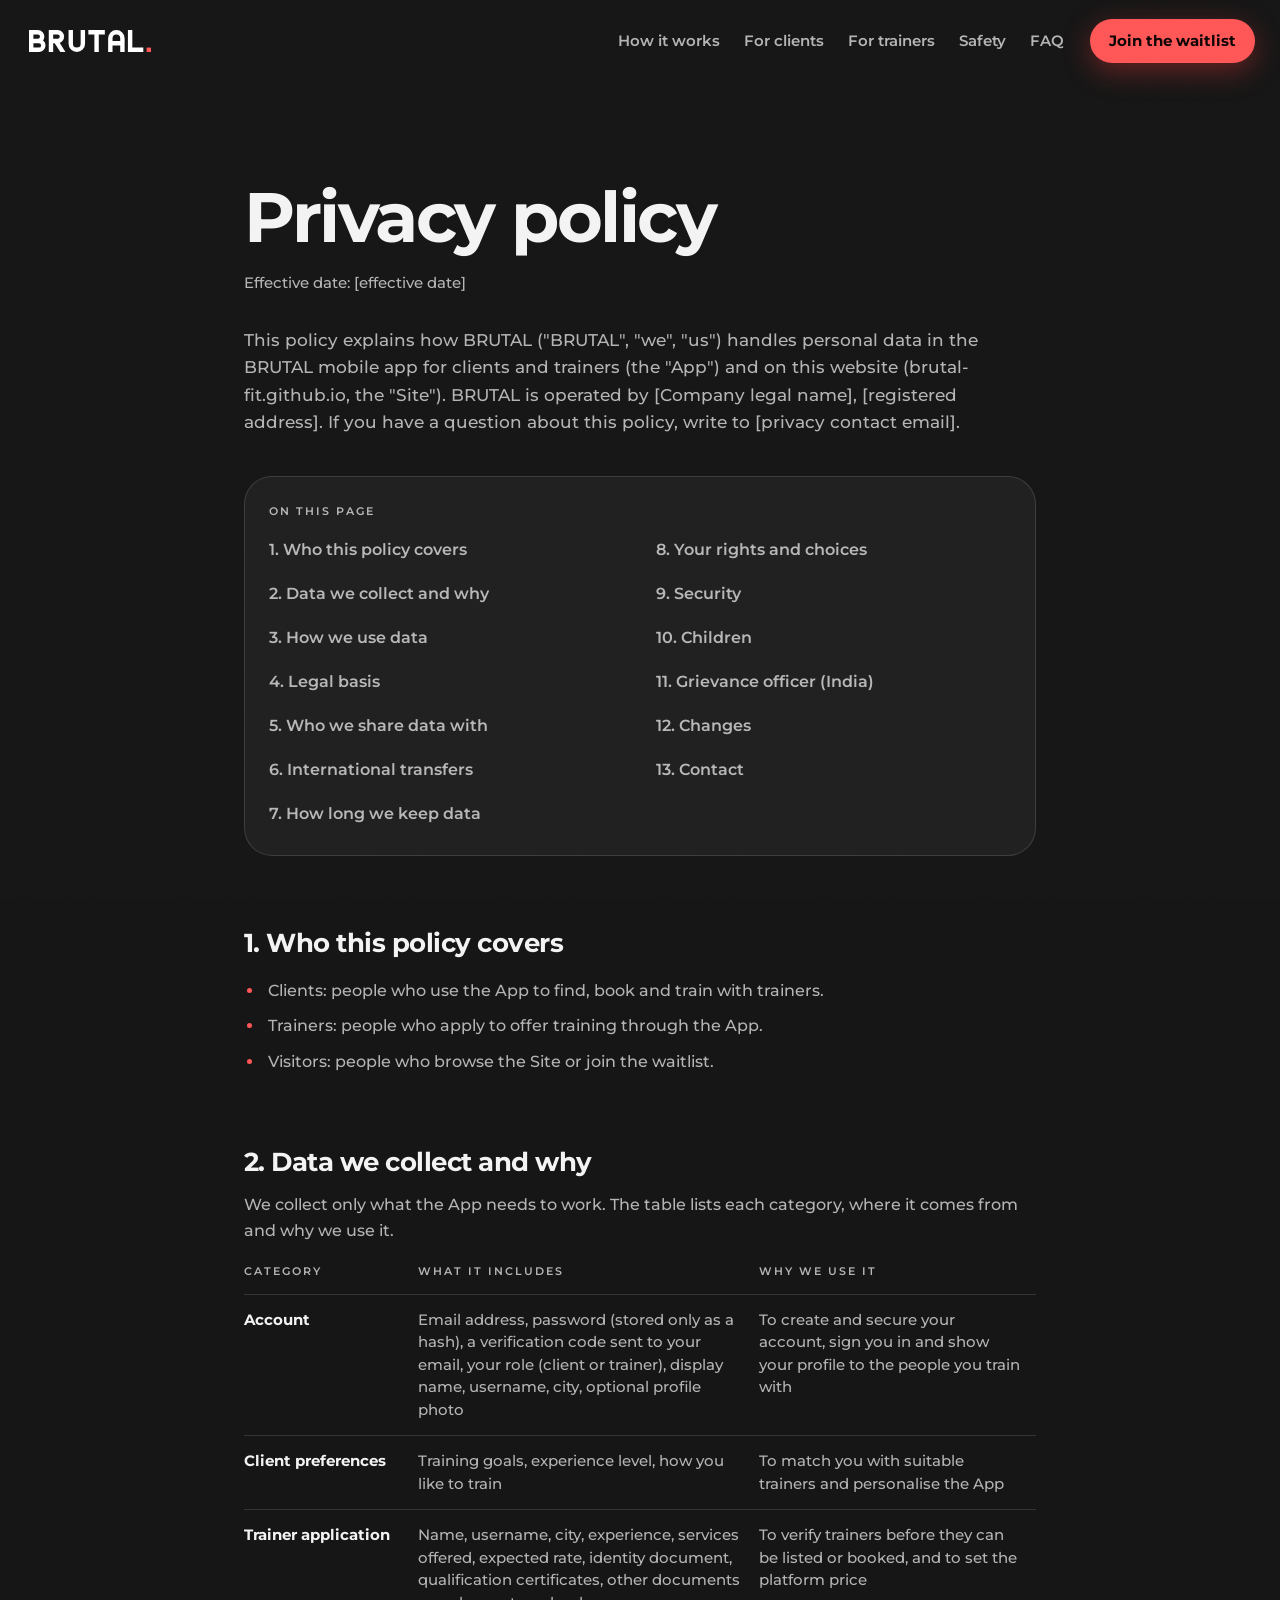
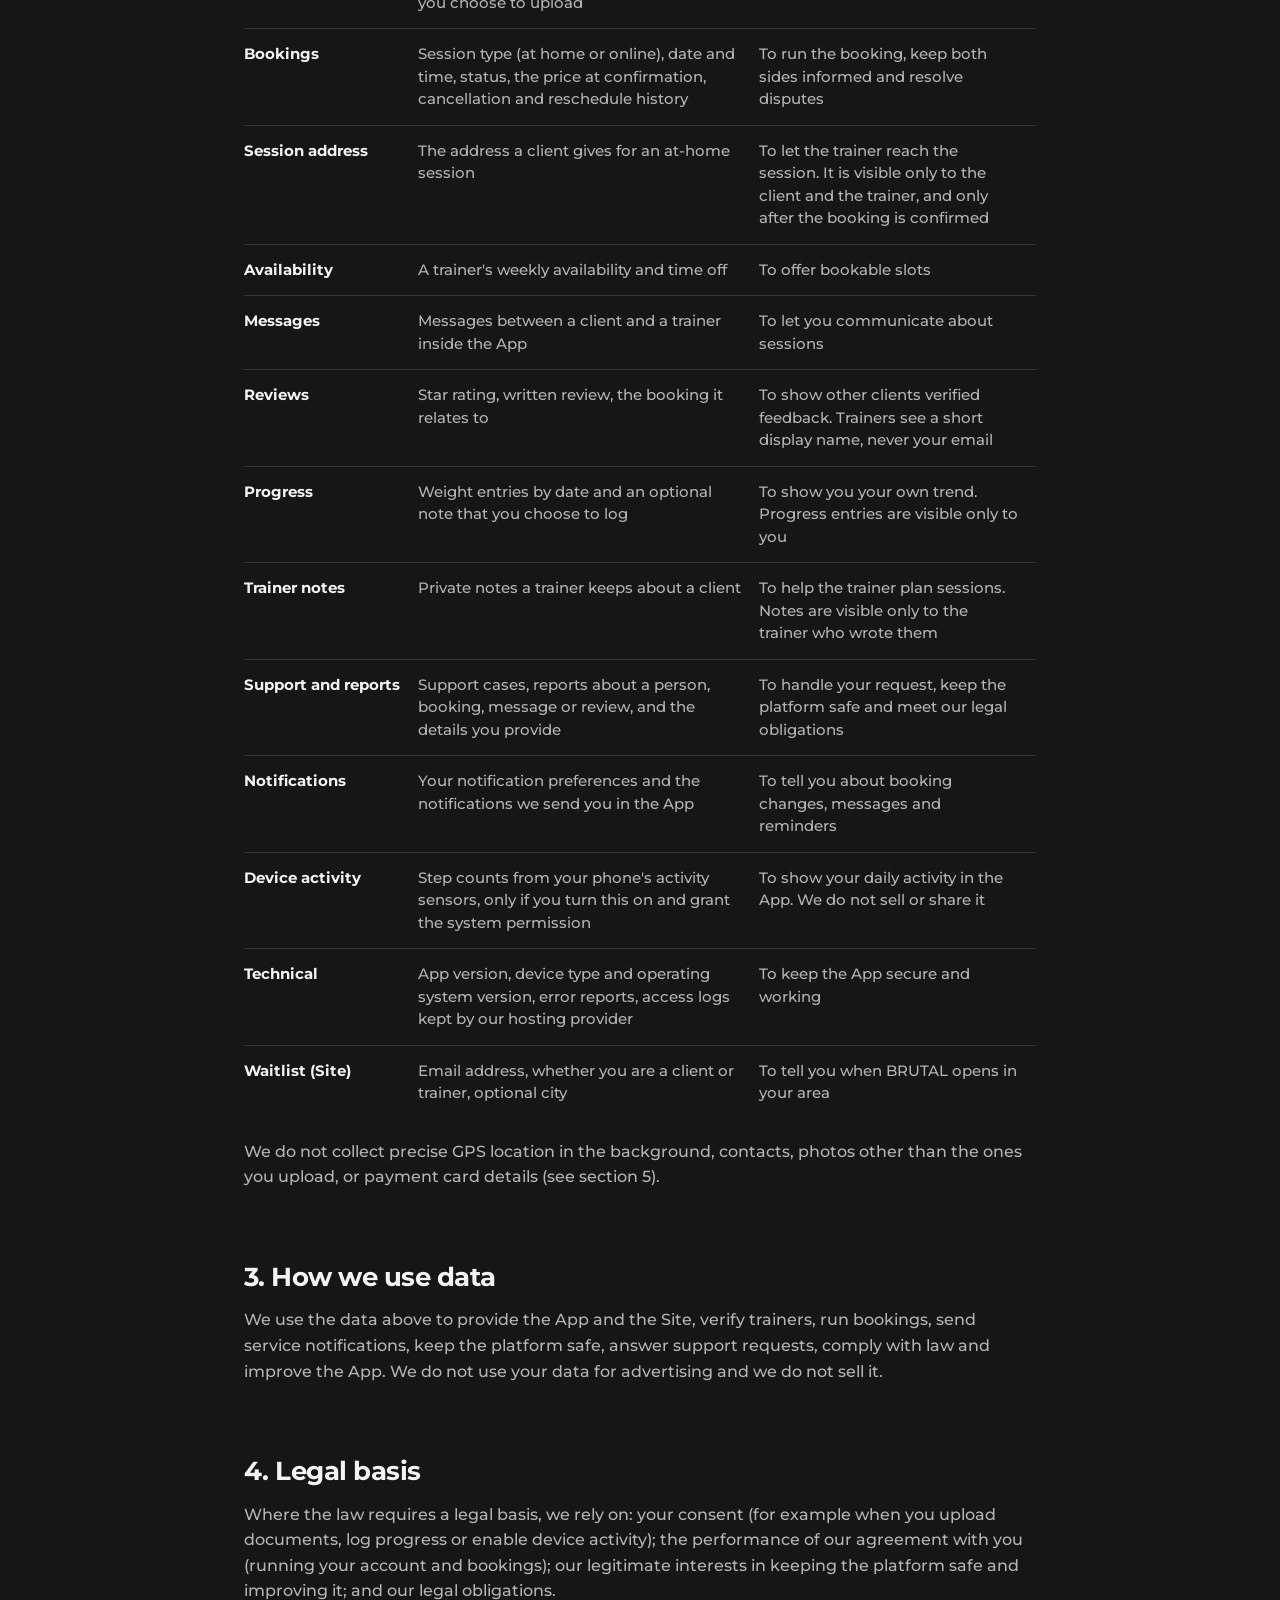
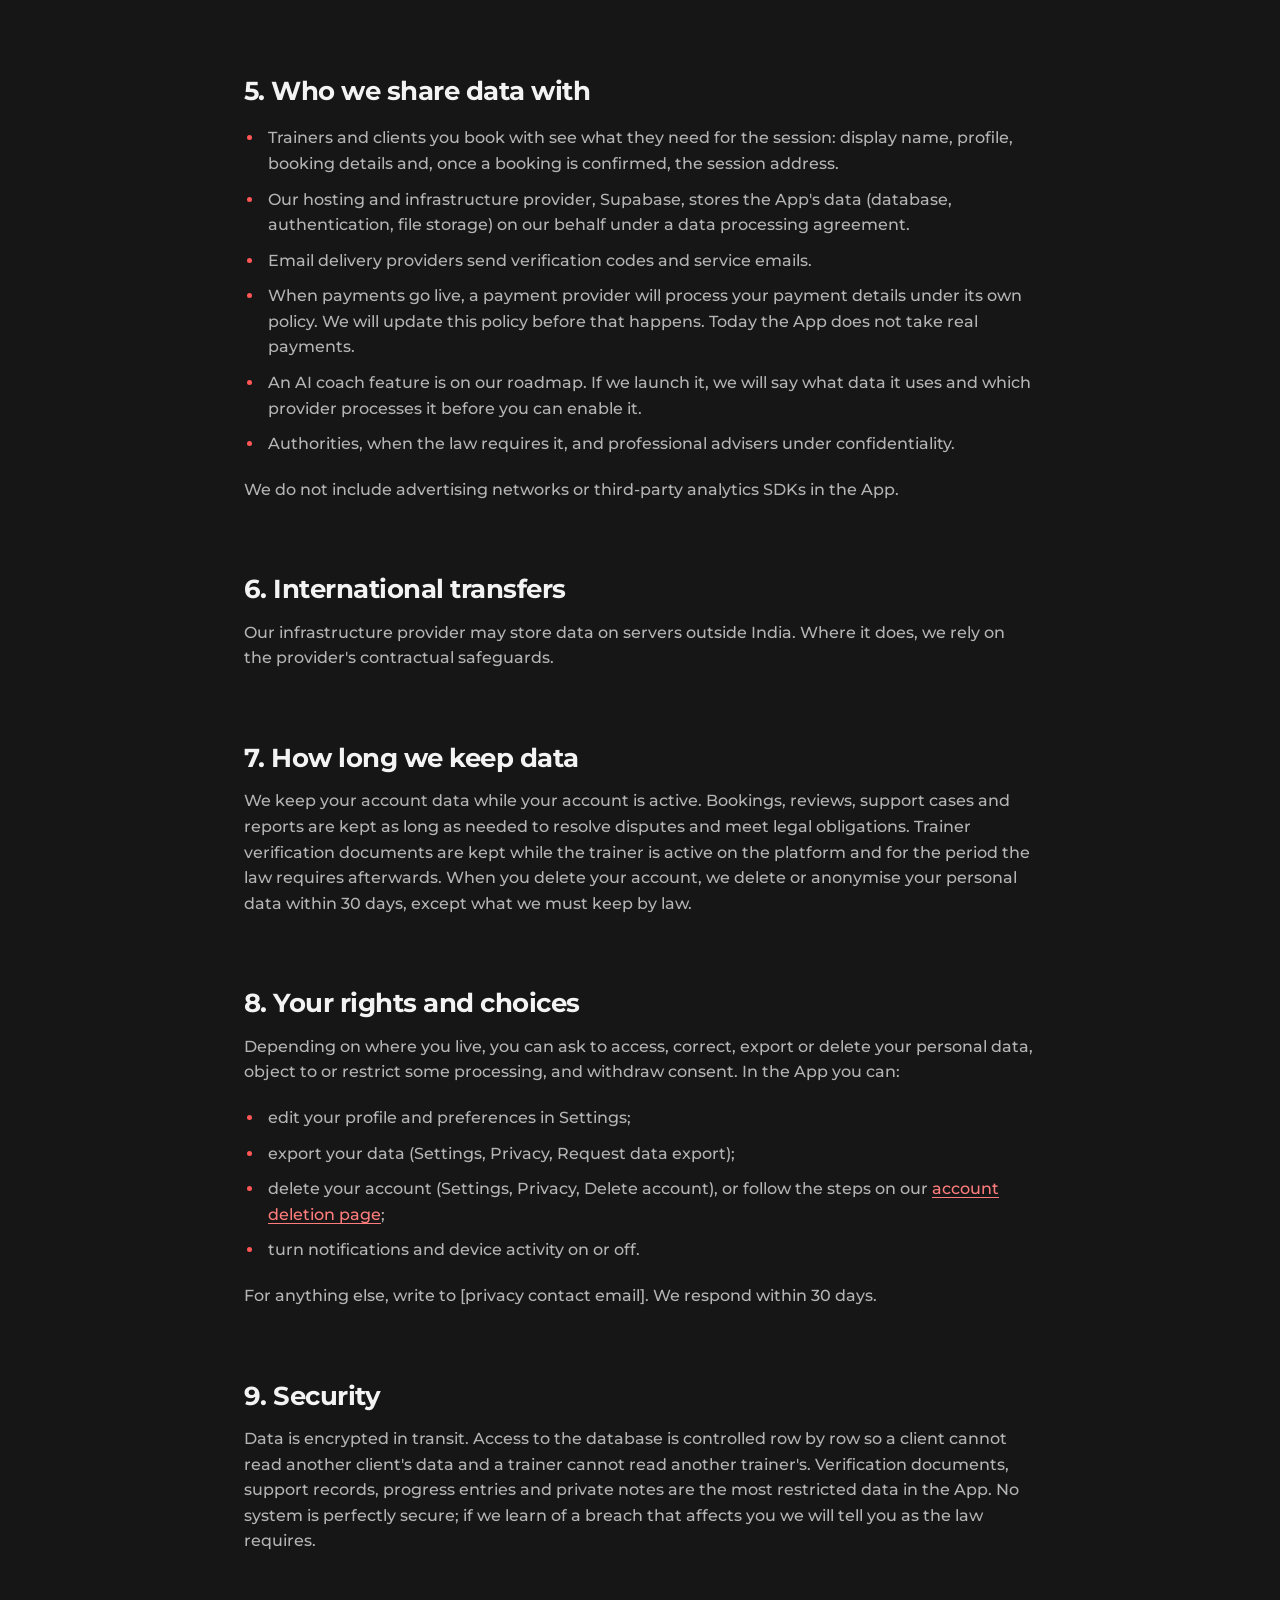
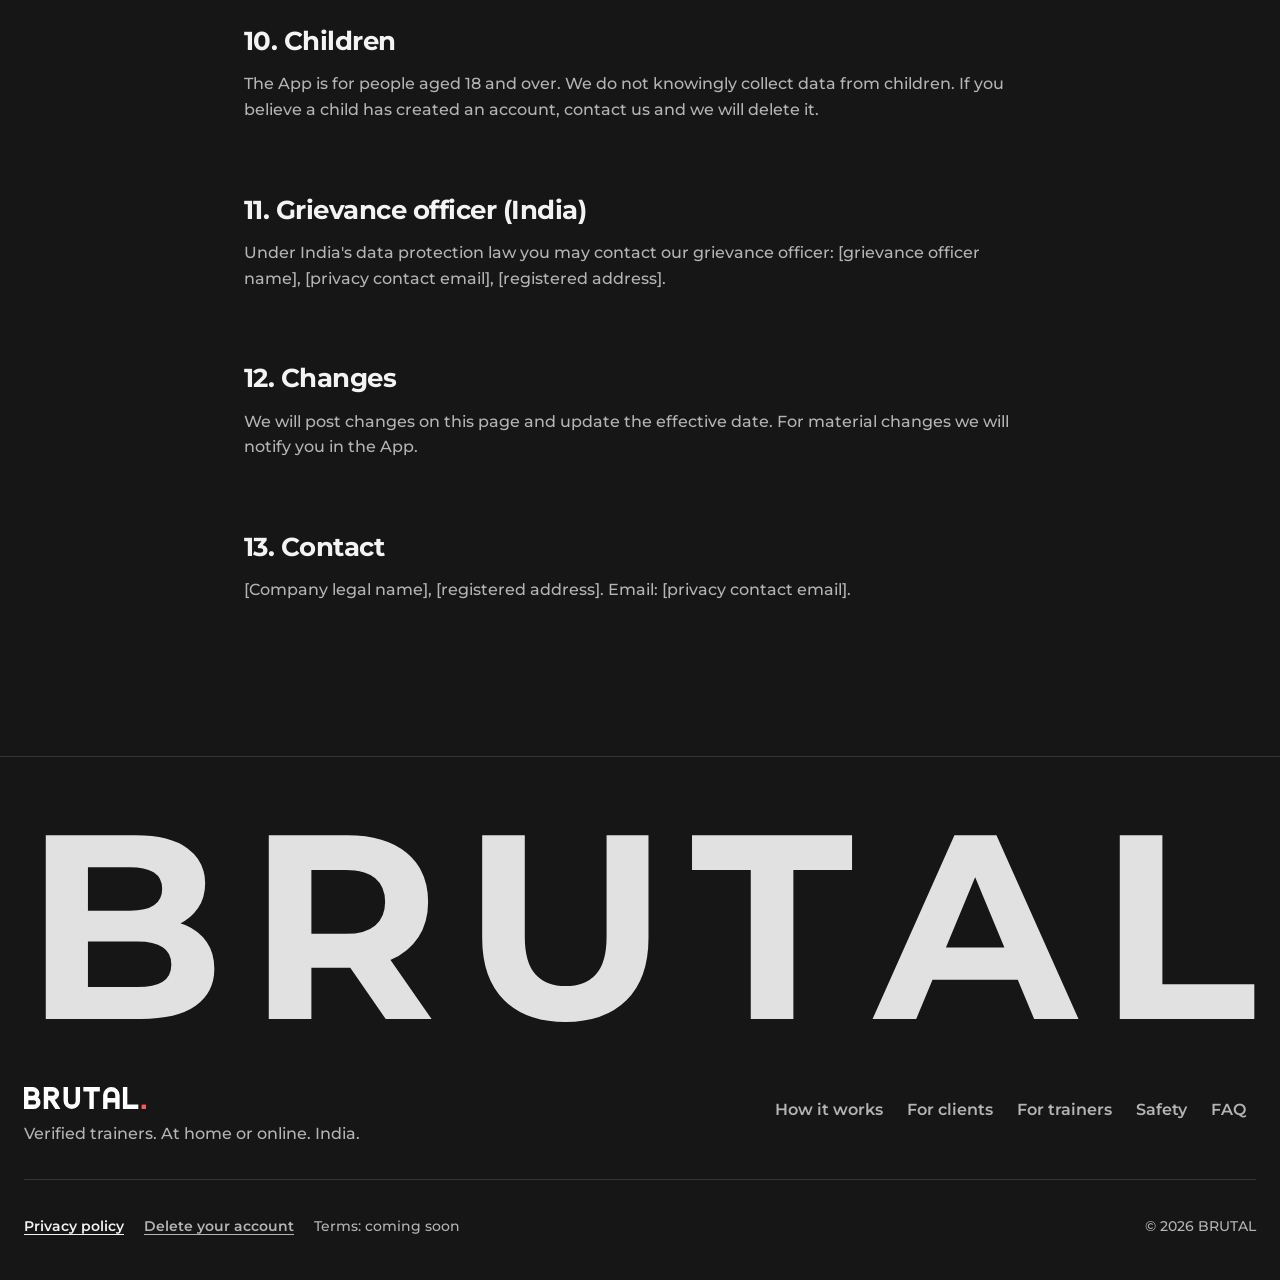
==== privacy/index.html @ 0c296736 "Redesign: one presentation and mechanic per chapter, physics and scroll scenes, native cursor, priva" ====
<!doctype html>
<html lang="en-IN">
<head>
<meta charset="utf-8">
<meta name="viewport" content="width=device-width, initial-scale=1">
<meta name="theme-color" content="#161616">
<meta name="color-scheme" content="dark">
<title>Privacy policy | BRUTAL</title>
<meta name="description" content="How the BRUTAL app and website collect, use, share and protect your personal data, and how to exercise your rights, including deleting your account.">
<link rel="canonical" href="https://brutal-fit.github.io/privacy/">
<meta property="og:type" content="article">
<meta property="og:site_name" content="BRUTAL">
<meta property="og:title" content="Privacy policy | BRUTAL">
<meta property="og:description" content="How the BRUTAL app and website collect, use, share and protect your personal data, and how to exercise your rights, including deleting your account.">
<meta property="og:url" content="https://brutal-fit.github.io/privacy/">
<meta property="og:image" content="https://brutal-fit.github.io/assets/img/og-image.png">
<meta property="og:image:width" content="1200">
<meta property="og:image:height" content="630">
<meta property="og:image:alt" content="BRUTAL wordmark on a dark background with a red glow: Train with verified trainers. At home or online.">
<meta property="og:locale" content="en_IN">
<meta name="twitter:card" content="summary_large_image">
<meta name="twitter:title" content="Privacy policy | BRUTAL">
<meta name="twitter:description" content="How the BRUTAL app and website collect, use, share and protect your personal data, and how to exercise your rights, including deleting your account.">
<meta name="twitter:image" content="https://brutal-fit.github.io/assets/img/og-image.png">
<meta name="twitter:image:alt" content="BRUTAL wordmark on a dark background with a red glow: Train with verified trainers. At home or online.">
<link rel="icon" type="image/svg+xml" href="/assets/img/mark.svg">
<link rel="apple-touch-icon" href="/assets/img/apple-touch-icon.png">
<link rel="manifest" href="/site.webmanifest">
<link rel="preconnect" href="https://fonts.googleapis.com">
<link rel="preconnect" href="https://fonts.gstatic.com" crossorigin>
<link rel="stylesheet" href="https://fonts.googleapis.com/css2?family=Instrument+Serif:ital@1&amp;family=Montserrat:wght@400;500;600;700&amp;display=swap">
<!-- Root-relative paths: this page lives one folder below the site root. -->
<link rel="stylesheet" href="/assets/css/styles.css">
<script src="/assets/js/main.js" defer></script>
<script src="/assets/js/motion.js" defer></script>
<script type="application/ld+json">
{
  "@context": "https://schema.org",
  "@type": "WebPage",
  "name": "Privacy policy | BRUTAL",
  "url": "https://brutal-fit.github.io/privacy/",
  "inLanguage": "en-IN",
  "dateModified": "2026-10-18",
  "isPartOf": {
    "@type": "WebSite",
    "name": "BRUTAL",
    "url": "https://brutal-fit.github.io/"
  }
}
</script>
</head>
<body>
<a class="skip-link" href="#main">Skip to content</a>

<header class="site-header">
  <nav class="nav" aria-label="Primary">
    <a class="nav-logo" href="/"><img src="/assets/img/logo.svg" alt="BRUTAL" width="122" height="22"></a>
    <button class="nav-toggle" type="button" aria-expanded="false" aria-controls="nav-panel" aria-label="Open menu">
      <svg class="i" viewBox="0 0 24 24" width="24" height="24" aria-hidden="true"><path class="i-open" d="M4 7h16M4 12h16M4 17h16"/><path class="i-close" d="M6 6l12 12M18 6L6 18"/></svg>
    </button>
    <div class="nav-panel" id="nav-panel">
      <ul class="nav-links">
        <li><a href="/#how-it-works">How it works</a></li>
        <li><a href="/#for-clients">For clients</a></li>
        <li><a href="/#for-trainers">For trainers</a></li>
        <li><a href="/#safety">Safety</a></li>
        <li><a href="/#faq">FAQ</a></li>
      </ul>
      <a class="btn btn-primary btn-sm" href="/#waitlist" data-magnetic><span class="btn-label">Join the waitlist</span></a>
    </div>
  </nav>
</header>

<main id="main">
  <article class="legal container">
    <h1>Privacy policy</h1>
    <p class="legal-meta">Effective date: [effective date]</p>
    <p class="legal-intro">This policy explains how BRUTAL ("BRUTAL", "we", "us") handles personal data in the BRUTAL mobile app for clients and trainers (the "App") and on this website (brutal-fit.github.io, the "Site"). BRUTAL is operated by [Company legal name], [registered address]. If you have a question about this policy, write to [privacy contact email].</p>

    <nav class="legal-toc" aria-labelledby="toc-title">
      <p class="label" id="toc-title">On this page</p>
      <ol>
        <li><a href="#who-this-covers">1. Who this policy covers</a></li>
        <li><a href="#data-we-collect">2. Data we collect and why</a></li>
        <li><a href="#how-we-use-data">3. How we use data</a></li>
        <li><a href="#legal-basis">4. Legal basis</a></li>
        <li><a href="#who-we-share-with">5. Who we share data with</a></li>
        <li><a href="#international-transfers">6. International transfers</a></li>
        <li><a href="#how-long-we-keep-data">7. How long we keep data</a></li>
        <li><a href="#your-rights">8. Your rights and choices</a></li>
        <li><a href="#security">9. Security</a></li>
        <li><a href="#children">10. Children</a></li>
        <li><a href="#grievance-officer">11. Grievance officer (India)</a></li>
        <li><a href="#changes">12. Changes</a></li>
        <li><a href="#contact">13. Contact</a></li>
      </ol>
    </nav>

    <section aria-labelledby="who-this-covers">
      <h2 id="who-this-covers">1. Who this policy covers</h2>
      <ul>
        <li>Clients: people who use the App to find, book and train with trainers.</li>
        <li>Trainers: people who apply to offer training through the App.</li>
        <li>Visitors: people who browse the Site or join the waitlist.</li>
      </ul>
    </section>

    <section aria-labelledby="data-we-collect">
      <h2 id="data-we-collect">2. Data we collect and why</h2>
      <p>We collect only what the App needs to work. The table lists each category, where it comes from and why we use it.</p>
      <table class="legal-table">
        <thead>
          <tr>
            <th scope="col">Category</th>
            <th scope="col">What it includes</th>
            <th scope="col">Why we use it</th>
          </tr>
        </thead>
        <tbody>
          <tr>
            <th scope="row">Account</th>
            <td data-label="What it includes">Email address, password (stored only as a hash), a verification code sent to your email, your role (client or trainer), display name, username, city, optional profile photo</td>
            <td data-label="Why we use it">To create and secure your account, sign you in and show your profile to the people you train with</td>
          </tr>
          <tr>
            <th scope="row">Client preferences</th>
            <td data-label="What it includes">Training goals, experience level, how you like to train</td>
            <td data-label="Why we use it">To match you with suitable trainers and personalise the App</td>
          </tr>
          <tr>
            <th scope="row">Trainer application</th>
            <td data-label="What it includes">Name, username, city, experience, services offered, expected rate, identity document, qualification certificates, other documents you choose to upload</td>
            <td data-label="Why we use it">To verify trainers before they can be listed or booked, and to set the platform price</td>
          </tr>
          <tr>
            <th scope="row">Bookings</th>
            <td data-label="What it includes">Session type (at home or online), date and time, status, the price at confirmation, cancellation and reschedule history</td>
            <td data-label="Why we use it">To run the booking, keep both sides informed and resolve disputes</td>
          </tr>
          <tr>
            <th scope="row">Session address</th>
            <td data-label="What it includes">The address a client gives for an at-home session</td>
            <td data-label="Why we use it">To let the trainer reach the session. It is visible only to the client and the trainer, and only after the booking is confirmed</td>
          </tr>
          <tr>
            <th scope="row">Availability</th>
            <td data-label="What it includes">A trainer's weekly availability and time off</td>
            <td data-label="Why we use it">To offer bookable slots</td>
          </tr>
          <tr>
            <th scope="row">Messages</th>
            <td data-label="What it includes">Messages between a client and a trainer inside the App</td>
            <td data-label="Why we use it">To let you communicate about sessions</td>
          </tr>
          <tr>
            <th scope="row">Reviews</th>
            <td data-label="What it includes">Star rating, written review, the booking it relates to</td>
            <td data-label="Why we use it">To show other clients verified feedback. Trainers see a short display name, never your email</td>
          </tr>
          <tr>
            <th scope="row">Progress</th>
            <td data-label="What it includes">Weight entries by date and an optional note that you choose to log</td>
            <td data-label="Why we use it">To show you your own trend. Progress entries are visible only to you</td>
          </tr>
          <tr>
            <th scope="row">Trainer notes</th>
            <td data-label="What it includes">Private notes a trainer keeps about a client</td>
            <td data-label="Why we use it">To help the trainer plan sessions. Notes are visible only to the trainer who wrote them</td>
          </tr>
          <tr>
            <th scope="row">Support and reports</th>
            <td data-label="What it includes">Support cases, reports about a person, booking, message or review, and the details you provide</td>
            <td data-label="Why we use it">To handle your request, keep the platform safe and meet our legal obligations</td>
          </tr>
          <tr>
            <th scope="row">Notifications</th>
            <td data-label="What it includes">Your notification preferences and the notifications we send you in the App</td>
            <td data-label="Why we use it">To tell you about booking changes, messages and reminders</td>
          </tr>
          <tr>
            <th scope="row">Device activity</th>
            <td data-label="What it includes">Step counts from your phone's activity sensors, only if you turn this on and grant the system permission</td>
            <td data-label="Why we use it">To show your daily activity in the App. We do not sell or share it</td>
          </tr>
          <tr>
            <th scope="row">Technical</th>
            <td data-label="What it includes">App version, device type and operating system version, error reports, access logs kept by our hosting provider</td>
            <td data-label="Why we use it">To keep the App secure and working</td>
          </tr>
          <tr>
            <th scope="row">Waitlist (Site)</th>
            <td data-label="What it includes">Email address, whether you are a client or trainer, optional city</td>
            <td data-label="Why we use it">To tell you when BRUTAL opens in your area</td>
          </tr>
        </tbody>
      </table>
      <p>We do not collect precise GPS location in the background, contacts, photos other than the ones you upload, or payment card details (see section 5).</p>
    </section>

    <section aria-labelledby="how-we-use-data">
      <h2 id="how-we-use-data">3. How we use data</h2>
      <p>We use the data above to provide the App and the Site, verify trainers, run bookings, send service notifications, keep the platform safe, answer support requests, comply with law and improve the App. We do not use your data for advertising and we do not sell it.</p>
    </section>

    <section aria-labelledby="legal-basis">
      <h2 id="legal-basis">4. Legal basis</h2>
      <p>Where the law requires a legal basis, we rely on: your consent (for example when you upload documents, log progress or enable device activity); the performance of our agreement with you (running your account and bookings); our legitimate interests in keeping the platform safe and improving it; and our legal obligations.</p>
    </section>

    <section aria-labelledby="who-we-share-with">
      <h2 id="who-we-share-with">5. Who we share data with</h2>
      <ul>
        <li>Trainers and clients you book with see what they need for the session: display name, profile, booking details and, once a booking is confirmed, the session address.</li>
        <li>Our hosting and infrastructure provider, Supabase, stores the App's data (database, authentication, file storage) on our behalf under a data processing agreement.</li>
        <li>Email delivery providers send verification codes and service emails.</li>
        <li>When payments go live, a payment provider will process your payment details under its own policy. We will update this policy before that happens. Today the App does not take real payments.</li>
        <li>An AI coach feature is on our roadmap. If we launch it, we will say what data it uses and which provider processes it before you can enable it.</li>
        <li>Authorities, when the law requires it, and professional advisers under confidentiality.</li>
      </ul>
      <p>We do not include advertising networks or third-party analytics SDKs in the App.</p>
    </section>

    <section aria-labelledby="international-transfers">
      <h2 id="international-transfers">6. International transfers</h2>
      <p>Our infrastructure provider may store data on servers outside India. Where it does, we rely on the provider's contractual safeguards.</p>
    </section>

    <section aria-labelledby="how-long-we-keep-data">
      <h2 id="how-long-we-keep-data">7. How long we keep data</h2>
      <p>We keep your account data while your account is active. Bookings, reviews, support cases and reports are kept as long as needed to resolve disputes and meet legal obligations. Trainer verification documents are kept while the trainer is active on the platform and for the period the law requires afterwards. When you delete your account, we delete or anonymise your personal data within 30 days, except what we must keep by law.</p>
    </section>

    <section aria-labelledby="your-rights">
      <h2 id="your-rights">8. Your rights and choices</h2>
      <p>Depending on where you live, you can ask to access, correct, export or delete your personal data, object to or restrict some processing, and withdraw consent. In the App you can:</p>
      <ul>
        <li>edit your profile and preferences in Settings;</li>
        <li>export your data (Settings, Privacy, Request data export);</li>
        <li>delete your account (Settings, Privacy, Delete account), or follow the steps on our <a href="/delete-account/">account deletion page</a>;</li>
        <li>turn notifications and device activity on or off.</li>
      </ul>
      <p>For anything else, write to [privacy contact email]. We respond within 30 days.</p>
    </section>

    <section aria-labelledby="security">
      <h2 id="security">9. Security</h2>
      <p>Data is encrypted in transit. Access to the database is controlled row by row so a client cannot read another client's data and a trainer cannot read another trainer's. Verification documents, support records, progress entries and private notes are the most restricted data in the App. No system is perfectly secure; if we learn of a breach that affects you we will tell you as the law requires.</p>
    </section>

    <section aria-labelledby="children">
      <h2 id="children">10. Children</h2>
      <p>The App is for people aged 18 and over. We do not knowingly collect data from children. If you believe a child has created an account, contact us and we will delete it.</p>
    </section>

    <section aria-labelledby="grievance-officer">
      <h2 id="grievance-officer">11. Grievance officer (India)</h2>
      <p>Under India's data protection law you may contact our grievance officer: [grievance officer name], [privacy contact email], [registered address].</p>
    </section>

    <section aria-labelledby="changes">
      <h2 id="changes">12. Changes</h2>
      <p>We will post changes on this page and update the effective date. For material changes we will notify you in the App.</p>
    </section>

    <section aria-labelledby="contact">
      <h2 id="contact">13. Contact</h2>
      <p>[Company legal name], [registered address]. Email: [privacy contact email].</p>
    </section>
  </article>
</main>

<footer class="site-footer">
  <div class="container">
    <p class="wordmark" aria-hidden="true"><span class="fl">B</span><span class="fl">R</span><span class="fl">U</span><span class="fl">T</span><span class="fl">A</span><span class="fl">L</span></p>
    <div class="footer-grid">
      <div class="footer-brand">
        <img src="/assets/img/logo.svg" alt="BRUTAL" width="122" height="22" loading="lazy">
        <p>Verified trainers. At home or online. India.</p>
      </div>
      <nav aria-label="Footer">
        <ul class="footer-links">
          <li><a href="/#how-it-works">How it works</a></li>
          <li><a href="/#for-clients">For clients</a></li>
          <li><a href="/#for-trainers">For trainers</a></li>
          <li><a href="/#safety">Safety</a></li>
          <li><a href="/#faq">FAQ</a></li>
        </ul>
      </nav>
    </div>
    <div class="footer-base">
      <ul class="footer-legal">
        <li><a href="/privacy/" aria-current="page">Privacy policy</a></li>
        <li><a href="/delete-account/">Delete your account</a></li>
        <li>Terms: coming soon</li>
      </ul>
      <p>&copy; 2026 BRUTAL</p>
    </div>
  </div>
</footer>
</body>
</html>
---- assets/css/styles.css ----
/* BRUTAL website. Tokens mirror the app's BrutalColors; rules below use tokens only. */
:root {
  --bg: #161616;
  --surface: #242424;
  --surface-2: #2D2D2D;
  --surface-3: #3F3F3F;
  --glow: #7A1212;
  --accent: #FF5656;
  --accent-strong: #FF3939;
  --accent-deep: #923131;
  --accent-grad-start: #FF4545;
  --accent-surface: #6E0A0A;
  --text: rgba(255, 255, 255, .95);
  --text-2: rgba(255, 255, 255, .68);
  --text-3: rgba(255, 255, 255, .45);
  --link: #FF7C7C;
  --border: rgba(255, 255, 255, .13);
  --border-strong: rgba(255, 255, 255, .66);
  --nav-pill: rgba(217, 217, 217, .20);
  --on-light: rgba(0, 0, 0, .95);
  --neutral-light: #D9D9D9;
  --radius-sm: 12px;
  --radius-md: 20px;
  --radius-lg: 28px;
  --radius-pill: 999px;
  --font: 'Montserrat', system-ui, -apple-system, 'Segoe UI', Roboto, sans-serif;
  --serif: 'Instrument Serif', Georgia, 'Times New Roman', serif;

  /* Type scale */
  --fs-display: clamp(3.4rem, 9vw, 8.5rem);
  --fs-h2: clamp(2.4rem, 5.5vw, 5rem);
  --fs-h3: clamp(1.25rem, 2vw, 1.75rem);
  --fs-label: 11px;

  /* Layout */
  --container: 1280px;
  --gutter: 16px;
  --header-h: 72px;
  --chapter-pad: clamp(96px, 12vw, 168px);
  --glass: color-mix(in srgb, var(--surface) 72%, transparent);

  /* Motion: slow, eased, never bouncy. */
  --ease-out: cubic-bezier(.2, .7, .2, 1);
  --ease-inout: cubic-bezier(.76, 0, .24, 1);
  --dur-fast: .3s;
  --dur-med: .6s;
  --dur-slow: .9s;
}

*, *::before, *::after { box-sizing: border-box; }

html {
  -webkit-text-size-adjust: 100%;
  text-size-adjust: 100%;
  background: var(--bg);
}

body {
  margin: 0;
  min-height: 100vh;
  background:
    radial-gradient(1200px 600px at 85% -10%, color-mix(in srgb, var(--glow) 45%, transparent), transparent 70%),
    var(--bg);
  color: var(--text);
  font-family: var(--font);
  font-size: 16px;
  font-weight: 500;
  line-height: 1.6;
  overflow-x: hidden;
}

body.nav-open { overflow: hidden; }
main, .site-footer { position: relative; }

img, svg { display: block; max-width: 100%; }
h1, h2, h3, p, ul, ol, figure { margin: 0; }
ul, ol { padding: 0; list-style: none; }
a { color: var(--link); text-underline-offset: 3px; }
button, input, select { font: inherit; color: inherit; }

/* Typography */
h1, h2, h3 { font-weight: 700; color: var(--text); }
h1, h2 { letter-spacing: -0.035em; line-height: .95; }
h1, .display { font-size: var(--fs-display); }
h2 { font-size: var(--fs-h2); }
h3 { font-size: var(--fs-h3); line-height: 1.15; letter-spacing: -0.02em; }

/* Accent words only, never body copy. */
.serif {
  font-family: var(--serif);
  font-style: italic;
  font-weight: 400;
  font-size: 1.08em;
  letter-spacing: -0.01em;
  color: var(--accent);
}

.label {
  display: inline-flex;
  align-items: center;
  gap: 10px;
  color: var(--text-3);
  font-size: var(--fs-label);
  font-weight: 600;
  letter-spacing: .18em;
  line-height: 1.4;
  text-transform: uppercase;
}

.numeral {
  color: transparent;
  -webkit-text-stroke: 1px var(--border-strong);
  font-weight: 700;
  font-variant-numeric: tabular-nums;
  letter-spacing: -0.04em;
  line-height: .8;
  pointer-events: none;
  -webkit-user-select: none;
  user-select: none;
}
.numeral-sm { display: block; font-size: clamp(3.5rem, 6vw, 5.5rem); }

.lead { color: var(--text-2); font-size: 1.125rem; line-height: 1.6; }
/* Element-qualified: a bare .intro would also match a state class on <html>. */
p.intro { margin-top: 24px; max-width: 34em; color: var(--text-2); font-size: 1.0625rem; }

.hairline {
  height: 1px;
  background: linear-gradient(90deg, transparent, var(--border), transparent);
}

:focus-visible { outline: 2px solid var(--accent); outline-offset: 3px; border-radius: 4px; }

.i {
  width: 24px;
  height: 24px;
  fill: none;
  stroke: currentColor;
  stroke-width: 1.75;
  stroke-linecap: round;
  stroke-linejoin: round;
  flex: none;
}

.container {
  width: 100%;
  max-width: calc(var(--container) + 2 * var(--gutter));
  margin: 0 auto;
  padding: 0 var(--gutter);
}

.skip-link {
  position: absolute;
  left: var(--gutter);
  top: -100px;
  z-index: 100;
  padding: 12px 16px;
  background: var(--accent);
  color: var(--on-light);
  font-weight: 700;
  border-radius: var(--radius-sm);
  text-decoration: none;
}
.skip-link:focus { top: 12px; }

/* Buttons */
.btn {
  display: inline-flex;
  align-items: center;
  justify-content: center;
  gap: 8px;
  min-height: 48px;
  padding: 12px 26px;
  border: 1px solid transparent;
  border-radius: var(--radius-pill);
  font-weight: 700;
  font-size: 1rem;
  line-height: 1.2;
  text-decoration: none;
  cursor: pointer;
  transition: background-color .2s ease, border-color .2s ease, box-shadow .2s ease, transform .2s ease;
}
/* Near-black label on the accent keeps text contrast above 4.5:1. */
.btn-primary {
  background: var(--accent);
  color: var(--on-light);
  box-shadow: 0 8px 28px color-mix(in srgb, var(--accent-strong) 35%, transparent);
}
.btn-primary:hover { background: var(--accent-strong); transform: translateY(-1px); }
.btn-secondary {
  background: transparent;
  color: var(--text);
  border-color: var(--border-strong);
}
.btn-secondary:hover { background: var(--nav-pill); }
.btn-sm { min-height: 44px; padding: 10px 18px; font-size: .9375rem; }

/* Header: transparent over the hero, a frosted pill once scrolled. */
/* Sticky only with JS: the no-JS wrapped nav is too tall to pin on phones. */
.site-header {
  position: relative;
  top: 0;
  z-index: 50;
  padding: 8px 0;
  transition: background-color .25s ease;
}
.js .site-header { position: sticky; }

.nav {
  position: relative;
  display: flex;
  flex-wrap: wrap;
  align-items: center;
  justify-content: space-between;
  gap: 8px 16px;
  max-width: calc(var(--container) + 2 * var(--gutter));
  margin: 0 auto;
  padding: 6px var(--gutter);
  border: 1px solid transparent;
  border-radius: var(--radius-pill);
  transition: background-color .25s ease, border-color .25s ease, padding .25s ease;
}

.nav-logo {
  display: inline-flex;
  align-items: center;
  min-height: 44px;
  padding: 0 4px;
}

.nav-toggle {
  display: none;
  align-items: center;
  justify-content: center;
  width: 44px;
  height: 44px;
  padding: 0;
  background: var(--nav-pill);
  border: 1px solid var(--border);
  border-radius: var(--radius-pill);
  cursor: pointer;
}
.nav-toggle .i-close { display: none; }
.nav-toggle[aria-expanded="true"] .i-open { display: none; }
.nav-toggle[aria-expanded="true"] .i-close { display: inline; }

/* Without JS the panel is a plain wrapped row, so every link stays reachable. */
.nav-panel {
  display: flex;
  flex-wrap: wrap;
  align-items: center;
  gap: 4px 12px;
  width: 100%;
}

.nav-links {
  display: flex;
  flex-wrap: wrap;
  gap: 0 4px;
}
.nav-links a {
  display: inline-flex;
  align-items: center;
  min-height: 44px;
  padding: 0 10px;
  color: var(--text-2);
  font-weight: 600;
  font-size: .9375rem;
  text-decoration: none;
  border-radius: var(--radius-pill);
  transition: color .2s ease, background-color .2s ease;
}
.nav-links a:hover { color: var(--text); background: var(--nav-pill); }

@media (max-width: 879.98px) {
  .js .nav-toggle { display: inline-flex; }
  .js .nav-panel {
    display: none;
    position: absolute;
    top: calc(100% + 8px);
    left: var(--gutter);
    right: var(--gutter);
    width: auto;
    flex-direction: column;
    align-items: stretch;
    gap: 12px;
    padding: 12px;
    background: color-mix(in srgb, var(--surface) 94%, transparent);
    -webkit-backdrop-filter: blur(16px);
    backdrop-filter: blur(16px);
    border: 1px solid var(--border);
    border-radius: var(--radius-md);
    box-shadow: 0 24px 48px color-mix(in srgb, var(--bg) 70%, transparent);
  }
  .js .site-header.is-open .nav-panel { display: flex; }
  .js .nav-links { flex-direction: column; gap: 2px; }
  .js .nav-links a { display: flex; min-height: 48px; padding: 0 12px; font-size: 1rem; color: var(--text); border-radius: var(--radius-sm); }
  .site-header.is-scrolled,
  .site-header.is-open {
    background: color-mix(in srgb, var(--bg) 72%, transparent);
    -webkit-backdrop-filter: blur(16px);
    backdrop-filter: blur(16px);
  }
}

@media (min-width: 880px) {
  :root { --header-h: 80px; }
  .site-header { padding: 12px 0; }
  .nav { flex-wrap: nowrap; }
  .nav-panel { width: auto; flex-wrap: nowrap; gap: 16px; }
  .nav-links { flex-wrap: nowrap; }
  /* Scrolled state echoes the app's frosted pill nav. */
  .site-header.is-scrolled .nav {
    max-width: var(--container);
    padding: 6px 8px 6px 20px;
    background: var(--nav-pill);
    border-color: var(--border);
    -webkit-backdrop-filter: blur(16px);
    backdrop-filter: blur(16px);
  }
}

/* Chapters share the theme; each one below owns its layout. */
.chapter { position: relative; padding: var(--chapter-pad) 0; }
.journey-chapter::before,
.safety-chapter::before,
.faq-chapter::before {
  content: "";
  position: absolute;
  top: 0;
  left: 50%;
  width: calc(min(var(--container), 100%) - 2 * var(--gutter));
  height: 1px;
  translate: -50% 0;
  pointer-events: none;
  background: linear-gradient(90deg, transparent, var(--border), transparent);
}
[id] { scroll-margin-top: calc(var(--header-h) + 16px); }

.chapter-head { position: relative; isolation: isolate; max-width: 860px; }
.chapter-head .label { margin-bottom: 24px; }
.chapter-head .label::before {
  content: "";
  width: 28px;
  height: 1px;
  background: var(--accent);
}
.chapter-num {
  position: absolute;
  top: -.66em;
  right: 0;
  z-index: -1;
  font-size: clamp(9rem, 16vw, 14rem);
}
.chapter-head-center { margin-inline: auto; text-align: center; }
.chapter-head-center .chapter-num { top: -.82em; right: auto; left: 50%; translate: -50% 0; }
.chapter-head-center p.intro { margin-inline: auto; }

/* Faint 64px grid, faded at the edges. */
.grid-bg { isolation: isolate; }
.grid-bg::before {
  content: "";
  position: absolute;
  inset: 0;
  z-index: -1;
  pointer-events: none;
  background-image:
    linear-gradient(90deg, color-mix(in srgb, var(--text) 3%, transparent) 1px, transparent 1px),
    linear-gradient(color-mix(in srgb, var(--text) 3%, transparent) 1px, transparent 1px);
  background-size: 64px 64px;
  background-position: center top;
  -webkit-mask-image: radial-gradient(ellipse 75% 70% at 50% 50%, var(--bg) 35%, transparent 100%);
  mask-image: radial-gradient(ellipse 75% 70% at 50% 50%, var(--bg) 35%, transparent 100%);
}

/* Curtain: never shown by this stylesheet; the motion layer opts in. */
.curtain { display: none; position: fixed; inset: 0; z-index: 200; pointer-events: none; }
.curtain-panel { position: absolute; left: 0; right: 0; height: 50.5%; background: var(--bg); }
.curtain-top { top: 0; }
.curtain-bottom { bottom: 0; }
.curtain-mark {
  position: absolute;
  top: 50%;
  left: 50%;
  translate: -50% -50%;
  color: var(--text);
  font-size: clamp(2rem, 6vw, 4rem);
  font-weight: 700;
  letter-spacing: .3em;
}

/* 1. Hero: poster type over the atmosphere */
.hero {
  position: relative;
  display: flex;
  flex-direction: column;
  min-height: min(100vh, 980px);
  min-height: min(100svh, 980px);
  padding: 32px 0 32px;
  overflow: hidden;
}
/* The hero slides under the transparent header; without JS on phones the wrapped nav is too tall. */
.js .hero { margin-top: calc(-1 * var(--header-h)); padding-top: calc(var(--header-h) + 32px); }
.hero-shader {
  position: absolute;
  inset: 0;
  display: block;
  width: 100%;
  height: 100%;
  pointer-events: none;
  contain: paint;
  opacity: 0;
  transition: opacity 1.2s var(--ease-out);
}
.has-shader .hero-shader { opacity: 1; }
.has-shader .glow-wide { opacity: .32; }
.has-shader .glow-core { opacity: .12; }

.hero-grid {
  position: relative;
  display: grid;
  gap: 40px;
  align-items: center;
  flex: 1;
}
/* Copy sits above the visual's glow and ring, which overflow into its column. */
.hero-copy { position: relative; z-index: 2; }
.hero-label { color: var(--text-2); }
.dot {
  width: 8px;
  height: 8px;
  background: var(--accent);
  border-radius: 50%;
  box-shadow: 0 0 12px var(--accent);
}
.hero h1 { margin-top: 28px; }
.hl { display: block; }
.hero .lead { margin-top: 32px; max-width: 30em; }
.hero-actions {
  display: flex;
  flex-wrap: wrap;
  gap: 12px;
  margin-top: 32px;
}
.hero-note { margin-top: 16px; color: var(--text-2); font-size: .875rem; }

.hero-visual {
  --phone-w: 280px;
  position: relative;
  z-index: 1;
  display: flex;
  justify-content: center;
  padding: 24px 0;
}

.glow { position: absolute; pointer-events: none; border-radius: 50%; transition: opacity 1.2s var(--ease-out); }
.glow-wide {
  inset: -10% -30%;
  background: radial-gradient(closest-side, var(--glow), transparent);
  opacity: .9;
}
.glow-core {
  width: 60%;
  aspect-ratio: 1;
  top: 30%;
  left: 20%;
  background: var(--accent);
  filter: blur(90px);
  opacity: .35;
}

/* Particle ring: as tall as the phone so it reads around it, not hidden behind it. */
.hero-ring {
  position: absolute;
  left: 50%;
  top: 50%;
  width: calc(var(--phone-w) * 874 / 402);
  aspect-ratio: 1;
  translate: -50% -50%;
  pointer-events: none;
  contain: paint;
}

.hero-foot {
  position: relative;
  z-index: 2;
  display: flex;
  align-items: flex-end;
  justify-content: space-between;
  gap: 24px;
  margin-top: 40px;
}
.cue { display: flex; flex-direction: column; align-items: center; gap: 12px; }
.cue-line {
  width: 1px;
  height: 64px;
  background: linear-gradient(transparent, var(--border-strong));
  transform-origin: top;
}
.hero-meta { max-width: 22em; color: var(--text-2); text-align: right; }

@media (min-width: 880px) {
  .hero { margin-top: calc(-1 * var(--header-h)); padding: calc(var(--header-h) + 48px) 0 40px; }
  /* The headline spans the full width and passes over the phone column. */
  .hero-grid { grid-template-columns: minmax(0, 1fr) auto; }
  .hero-copy { grid-area: 1 / 1 / 2 / 3; }
  .hero-visual { --phone-w: 280px; grid-area: 1 / 2 / 2 / 3; }
  /* Capped so the longest line clears the phone column. */
  .hero h1 { font-size: min(var(--fs-display), 8vw); }
}
@media (min-width: 1200px) {
  .hero-visual { --phone-w: 300px; }
}

/* Phone mock: 402x874 proportions, decorative and non-functional. */
.phone-scene { position: relative; perspective: 1400px; }
.phone {
  position: relative;
  width: var(--phone-w, 270px);
  aspect-ratio: 402 / 874;
  padding: 10px;
  transform-style: preserve-3d;
  background: var(--surface-2);
  border: 1px solid var(--surface-3);
  border-radius: 48px;
  box-shadow: 0 40px 80px color-mix(in srgb, var(--bg) 80%, transparent), inset 0 0 0 2px var(--bg);
}
.phone-screen {
  position: relative;
  display: flex;
  flex-direction: column;
  gap: 12px;
  height: 100%;
  padding: 40px 14px 14px;
  overflow: hidden;
  background:
    radial-gradient(120% 50% at 50% 0%, color-mix(in srgb, var(--glow) 70%, transparent), transparent 70%),
    var(--bg);
  border-radius: 38px;
}
.ph-notch {
  position: absolute;
  top: 10px;
  left: 50%;
  width: 84px;
  height: 22px;
  transform: translateX(-50%);
  background: var(--on-light);
  border-radius: var(--radius-pill);
}
.ph-head { display: flex; flex-direction: column; gap: 2px; padding: 4px 4px 0; }
.ph-hello { color: var(--text-2); font-size: 12px; }
.ph-title { font-size: 20px; font-weight: 700; letter-spacing: -0.02em; line-height: 1.15; }
.ph-search {
  display: flex;
  align-items: center;
  gap: 8px;
  padding: 10px 14px;
  background: var(--nav-pill);
  border: 1px solid var(--border);
  border-radius: var(--radius-pill);
  color: var(--text-2);
  font-size: 12px;
}
.ph-search .i { width: 16px; height: 16px; }
.ph-label { margin-top: 4px; padding: 0 4px; color: var(--text-2); font-size: 11px; font-weight: 600; letter-spacing: .06em; text-transform: uppercase; }
.ph-card {
  position: relative;
  display: flex;
  align-items: flex-start;
  gap: 10px;
  padding: 12px;
  background: var(--surface);
  border: 1px solid var(--border);
  border-radius: var(--radius-md);
}
.ph-avatar {
  display: grid;
  place-items: center;
  width: 40px;
  height: 40px;
  flex: none;
  background: linear-gradient(135deg, var(--accent-deep), var(--accent-surface));
  border-radius: 50%;
  font-weight: 700;
}
.ph-info { display: flex; flex-direction: column; gap: 2px; min-width: 0; flex: 1; line-height: 1.35; }
.ph-name { padding-right: 64px; font-weight: 700; font-size: 14px; }
.ph-meta { color: var(--text-2); font-size: 11px; }
.ph-area { display: flex; align-items: center; gap: 4px; color: var(--text-2); font-size: 11px; }
.ph-area .i { width: 12px; height: 12px; }
.ph-chip {
  position: absolute;
  top: 12px;
  right: 12px;
  padding: 3px 8px;
  background: color-mix(in srgb, var(--accent) 16%, transparent);
  border: 1px solid color-mix(in srgb, var(--accent) 45%, transparent);
  border-radius: var(--radius-pill);
  color: var(--link);
  font-size: 10px;
  font-weight: 700;
  line-height: 1.4;
}
.ph-tabs {
  position: absolute;
  left: 50%;
  bottom: 18px;
  display: flex;
  gap: 6px;
  padding: 6px;
  transform: translateX(-50%);
  background: var(--nav-pill);
  border: 1px solid var(--border);
  border-radius: var(--radius-pill);
  -webkit-backdrop-filter: blur(16px);
  backdrop-filter: blur(16px);
}
.ph-tab {
  display: grid;
  place-items: center;
  width: 44px;
  height: 44px;
  color: var(--text-2);
  border-radius: 50%;
}
.ph-tab .i { width: 20px; height: 20px; }
.ph-tab.is-active { background: var(--neutral-light); color: var(--on-light); }
.ph-pills, .ph-times { display: flex; flex-wrap: wrap; gap: 6px; }
.ph-pill {
  padding: 7px 12px;
  border: 1px solid var(--border);
  border-radius: var(--radius-pill);
  color: var(--text-2);
  font-size: 11px;
  font-weight: 600;
  line-height: 1.3;
}
.ph-pill.is-on { background: var(--accent); border-color: var(--accent); color: var(--on-light); }
.ph-seg {
  display: flex;
  padding: 3px;
  background: var(--nav-pill);
  border: 1px solid var(--border);
  border-radius: var(--radius-pill);
  font-size: 11px;
  font-weight: 600;
}
.ph-seg span { flex: 1; padding: 7px 4px; border-radius: var(--radius-pill); color: var(--text-2); text-align: center; line-height: 1.3; }
.ph-seg .is-on { background: var(--neutral-light); color: var(--on-light); }
.ph-week { display: grid; grid-template-columns: repeat(7, 1fr); gap: 4px; }
.ph-week li {
  padding: 10px 0;
  border: 1px solid var(--border);
  border-radius: 10px;
  color: var(--text-2);
  font-size: 9px;
  font-weight: 600;
  line-height: 1.2;
  text-align: center;
}
.ph-week .is-on { background: var(--accent); border-color: var(--accent); color: var(--on-light); }
.ph-btn {
  margin-top: auto;
  padding: 12px;
  background: var(--accent);
  border-radius: var(--radius-pill);
  color: var(--on-light);
  font-size: 13px;
  font-weight: 700;
  text-align: center;
}

/* Oversized so it can slide with the pointer; the screen's rounded clip hides the edges. */
.phone-gloss {
  position: absolute;
  inset: -40%;
  pointer-events: none;
  background: linear-gradient(115deg, transparent 38%, color-mix(in srgb, var(--text) 8%, transparent) 50%, transparent 62%);
}

/* Floating chips: phrases from the page, hidden from assistive tech to avoid repeats. */
.chips {
  position: absolute;
  inset: 0;
  pointer-events: none;
  transform-style: preserve-3d;
}
.chip {
  position: absolute;
  display: inline-flex;
  align-items: center;
  gap: 8px;
  padding: 8px 14px;
  white-space: nowrap;
  background: var(--nav-pill);
  border: 1px solid var(--border);
  border-radius: var(--radius-pill);
  -webkit-backdrop-filter: blur(12px);
  backdrop-filter: blur(12px);
  box-shadow: 0 16px 40px color-mix(in srgb, var(--bg) 55%, transparent);
  color: var(--text);
  font-size: 12px;
  font-weight: 600;
  line-height: 1.4;
  transform: translateZ(var(--z));
}
.chip .i { width: 16px; height: 16px; color: var(--accent); }
.chip-1 { --z: 90px; top: 4%; left: -6%; }
.chip-2 { --z: 60px; top: 61%; right: -16%; display: none; }
.chip-3 { --z: 40px; bottom: 20%; left: -18%; display: none; }
@media (min-width: 600px) {
  .chip-1 { left: -18%; }
  .chip-2 { display: inline-flex; }
}
@media (min-width: 880px) {
  .chip { font-size: 13px; }
  .chip-2 { right: -8%; }
  .chip-3 { display: inline-flex; left: -24%; }
}

/* 2. Journey: a numbered rail beside a sticky phone */
.journey-grid {
  display: grid;
  grid-template-areas: "head" "stage" "list";
  gap: 56px;
}
.journey-copy { display: contents; }
.journey-copy > .chapter-head { grid-area: head; }
.journey-wrap { grid-area: list; position: relative; padding-left: 44px; }
.rail {
  position: absolute;
  top: 0;
  bottom: 0;
  left: 8px;
  width: 1px;
  background: linear-gradient(transparent, var(--border) 6%, var(--border) 94%, transparent);
}
/* Static state shows the finished journey; the motion layer scrubs the height. */
.rail-fill {
  position: absolute;
  top: 0;
  left: 0;
  width: 1px;
  height: 100%;
  background: linear-gradient(var(--accent), color-mix(in srgb, var(--accent) 0%, transparent));
}
.journey { display: grid; }
.journey-step { position: relative; padding: 32px 0; }
.rail-dot {
  position: absolute;
  top: 52px;
  left: -40px;
  width: 9px;
  height: 9px;
  background: var(--bg);
  border: 1px solid var(--accent);
  border-radius: 50%;
  box-shadow: 0 0 0 4px var(--bg);
}
.journey-step h3 { margin-top: 20px; max-width: 18em; }
.journey-step p { margin-top: 12px; max-width: 30em; color: var(--text-2); }

.journey-stage {
  --phone-w: 280px;
  grid-area: stage;
  display: flex;
  justify-content: center;
}
.phone-journey .phone-screen { padding-bottom: 14px; }
/* Static state: the three screens are a swipeable row inside the phone. */
.screens {
  display: flex;
  flex: 1;
  min-height: 0;
  overflow-x: auto;
  overscroll-behavior-x: contain;
  scroll-snap-type: x mandatory;
  scrollbar-width: thin;
  scrollbar-color: var(--surface-3) transparent;
}
.screen {
  display: flex;
  flex: 0 0 100%;
  flex-direction: column;
  gap: 12px;
  padding: 4px 4px 12px;
  scroll-snap-align: start;
}
.screen .ph-title { margin-top: -6px; margin-bottom: 4px; }

@media (min-width: 880px) {
  .journey-grid {
    grid-template-areas: "head stage" "list stage";
    grid-template-columns: minmax(0, 1fr) minmax(0, .8fr);
    grid-template-rows: auto 1fr;
    column-gap: 64px;
    row-gap: 32px;
  }
  .journey-step {
    display: flex;
    flex-direction: column;
    justify-content: center;
    min-height: min(54vh, 500px);
    padding: 48px 0;
  }
  .rail-dot { top: calc(50% - 4px); }
  .journey-stage {
    --phone-w: 290px;
    position: sticky;
    top: clamp(96px, calc(50vh - 315px), 180px);
    align-self: start;
  }
  /* Scrubbed state, switched on by the motion layer: screens stack and crossfade. */
  .motion .journey-stage.is-live .screens { display: grid; overflow: hidden; }
  .motion .journey-stage.is-live .screen { grid-area: 1 / 1; opacity: 0; visibility: hidden; }
  .motion .journey-stage.is-live .screen.is-active { opacity: 1; visibility: visible; }
}

/* 3. Clients: a horizontal gallery of six compositions */
.gallery-chapter { padding-bottom: 72px; }
.gallery-head { margin-bottom: 48px; }
.track {
  --track-pad: max(var(--gutter), calc((100% - var(--container)) / 2));
  display: flex;
  gap: 20px;
  padding: 8px var(--track-pad) 28px;
  overflow-x: auto;
  overscroll-behavior-x: contain;
  scroll-snap-type: x mandatory;
  scroll-padding-inline: var(--track-pad);
  scrollbar-width: thin;
  scrollbar-color: var(--surface-3) transparent;
}
.track:focus-visible { outline-offset: -4px; border-radius: var(--radius-lg); }
.panel {
  position: relative;
  isolation: isolate;
  display: flex;
  flex: 0 0 min(84vw, 760px);
  flex-direction: column;
  justify-content: space-between;
  gap: 24px;
  height: clamp(440px, 60vh, 620px);
  padding: 28px;
  overflow: hidden;
  border: 1px solid var(--border);
  border-radius: var(--radius-lg);
  scroll-snap-align: start;
  container-type: inline-size;
}
.panel-glass {
  background:
    linear-gradient(160deg, color-mix(in srgb, var(--text) 8%, transparent), color-mix(in srgb, var(--text) 2%, transparent));
  -webkit-backdrop-filter: blur(16px);
  backdrop-filter: blur(16px);
}
.panel-flat { background: var(--surface); }
.panel-copy { position: relative; max-width: 30em; }
.panel-copy p { margin-top: 10px; color: var(--text-2); }
.panel-idx { display: block; margin-bottom: 14px; color: var(--text-2); font-size: var(--fs-label); font-weight: 600; letter-spacing: .18em; }
.panel-visual { position: relative; }

/* 3.1 Verified: a giant outlined word with the badge resting on it. */
.panel-verified .panel-visual { flex: 1; display: grid; place-items: center; }
.panel-word {
  color: transparent;
  -webkit-text-stroke: 1px var(--border-strong);
  font-size: 16cqi;
  font-weight: 700;
  letter-spacing: -0.03em;
  line-height: .8;
  white-space: nowrap;
}
.panel-badge {
  position: absolute;
  top: 50%;
  left: 50%;
  display: grid;
  place-items: center;
  width: 88px;
  height: 88px;
  translate: -50% -50%;
  background: var(--accent);
  border-radius: 50%;
  color: var(--on-light);
  box-shadow: 0 0 0 10px color-mix(in srgb, var(--accent) 16%, transparent), 0 20px 60px color-mix(in srgb, var(--accent-strong) 40%, transparent);
}
.panel-badge .i { width: 40px; height: 40px; stroke-width: 2; }

/* 3.2 Home: a service area on a quiet map, no pin. */
.panel-home .panel-visual { flex: 1; min-height: 0; overflow: hidden; border-radius: var(--radius-md); }
.map { width: 100%; height: 100%; }
.map-tile { fill: var(--bg); }
.map-road { fill: none; stroke: var(--surface-2); stroke-width: 12; stroke-linecap: round; }
.map-street { fill: none; stroke: var(--border); stroke-width: 1.25; }
.map-area { fill: color-mix(in srgb, var(--accent) 18%, transparent); stroke: color-mix(in srgb, var(--accent) 60%, transparent); stroke-width: 1.5; stroke-dasharray: 4 6; }
.map-label {
  position: absolute;
  top: 16px;
  left: 16px;
  padding: 6px 12px;
  background: var(--nav-pill);
  border: 1px solid var(--border);
  border-radius: var(--radius-pill);
  font-size: var(--fs-label);
  font-weight: 600;
  letter-spacing: .18em;
  text-transform: uppercase;
}

/* 3.3 Online: the week as thin day rows. */
.days { display: grid; }
.day {
  display: grid;
  grid-template-columns: 28px 6.5em minmax(0, 1fr);
  align-items: center;
  gap: 14px;
  padding: 14px 0;
  border-top: 1px solid var(--border);
  font-weight: 600;
}
.day-check {
  display: grid;
  place-items: center;
  width: 28px;
  height: 28px;
  border: 1px solid var(--border-strong);
  border-radius: 50%;
}
.day.is-done .day-check { background: var(--accent); border-color: var(--accent); color: var(--on-light); }
.day-check .i { width: 16px; height: 16px; stroke-width: 2.25; }
.day-bar { height: 6px; background: var(--surface-3); border-radius: var(--radius-pill); }
.day:nth-child(1) .day-bar { width: 72%; background: color-mix(in srgb, var(--accent) 55%, var(--surface-3)); }
.day:nth-child(2) .day-bar { width: 48%; }
.day:nth-child(3) .day-bar { width: 86%; }

/* 3.4 Progress: one drawn line, no axis numbers. */
.panel-progress .panel-visual { flex: 1; min-height: 0; display: flex; flex-direction: column; gap: 12px; }
.chart { flex: 1; width: 100%; height: auto; min-height: 0; overflow: visible; }
.chart-grid { fill: none; stroke: var(--border); stroke-dasharray: 2 6; }
.chart-area { fill: color-mix(in srgb, var(--accent) 12%, transparent); }
.chart-line { fill: none; stroke: var(--accent); stroke-width: 3; stroke-linecap: round; }
.chart-label { color: var(--text-2); font-size: var(--fs-label); font-weight: 600; letter-spacing: .18em; text-transform: uppercase; }

/* 3.5 Messages: three bubbles. */
.bubbles { display: flex; flex-direction: column; gap: 10px; }
.bubble { max-width: 82%; padding: 10px 16px; border-radius: 18px; font-size: .9375rem; font-weight: 600; line-height: 1.4; }
.bubble-them { align-self: flex-start; background: var(--surface-2); border-bottom-left-radius: 6px; }
.bubble-me { align-self: flex-end; background: var(--accent); color: var(--on-light); border-bottom-right-radius: 6px; }
.bubble-system {
  align-self: center;
  padding: 6px 14px;
  border: 1px dashed var(--border-strong);
  border-radius: var(--radius-pill);
  color: var(--text-2);
  font-size: .8125rem;
}

/* 3.6 AI coach: an orb, clearly on the roadmap. */
.panel-ai { border-style: dashed; border-color: var(--surface-3); }
.panel-ai .panel-visual { flex: 1; display: grid; place-items: center; }
.orb {
  width: min(200px, 46cqi);
  aspect-ratio: 1;
  border-radius: 50%;
  background:
    radial-gradient(circle at 34% 30%, var(--link), transparent 34%),
    radial-gradient(circle at 50% 50%, var(--accent) 0%, var(--accent-deep) 46%, var(--accent-surface) 64%, transparent 71%);
  box-shadow: 0 0 120px color-mix(in srgb, var(--accent) 30%, transparent);
}
.tag {
  display: inline-block;
  margin-bottom: 14px;
  padding: 4px 10px;
  border: 1px solid color-mix(in srgb, var(--link) 60%, transparent);
  border-radius: var(--radius-pill);
  color: var(--link);
  font-size: .75rem;
  font-weight: 700;
  letter-spacing: .06em;
  text-transform: uppercase;
}

/* Wider panels get side-by-side compositions. */
@media (min-width: 880px) {
  .panel-home, .panel-messages { display: grid; grid-template-columns: minmax(0, 1.15fr) minmax(0, 1fr); align-items: end; gap: 36px; }
  .panel-home .panel-visual { height: 100%; }
  .panel-messages .bubbles { align-self: center; }
  .panel-ai { display: grid; grid-template-columns: minmax(0, 1fr) minmax(0, 1fr); grid-template-areas: "copy orb"; align-items: end; }
  .panel-ai .panel-visual { grid-area: orb; height: 100%; }
  .panel-ai .panel-copy { grid-area: copy; }
}

.gallery-progress { position: relative; height: 1px; margin-top: 8px; background: var(--border); }
.gallery-progress-fill { position: absolute; top: 0; left: 0; width: 0; height: 1px; background: var(--accent); }

@media (min-width: 600px) {
  .panel { flex-basis: min(72vw, 760px); padding: 36px; }
}
/* Pinned state, switched on by the motion layer: vertical scroll drives the track. */
@media (min-width: 880px) {
  .motion .gallery-space.is-live { height: calc(6 * 60vw); }
  .motion .gallery-space.is-live .gallery {
    position: sticky;
    top: 0;
    display: flex;
    flex-direction: column;
    justify-content: center;
    height: 100vh;
    overflow: hidden;
  }
  .motion .gallery-space.is-live .track { width: max-content; overflow: visible; scroll-snap-type: none; }
}

/* 4. Ticker: what people train for */
.ticker {
  position: relative;
  overflow: hidden;
  padding: 40px 0;
  -webkit-mask-image: linear-gradient(90deg, transparent, var(--bg) 8%, var(--bg) 92%, transparent);
  mask-image: linear-gradient(90deg, transparent, var(--bg) 8%, var(--bg) 92%, transparent);
}
.ticker::before,
.ticker::after {
  content: "";
  position: absolute;
  left: 0;
  right: 0;
  height: 1px;
  background: var(--border);
}
.ticker::before { top: 0; }
.ticker::after { bottom: 0; }
.ticker-row { display: flex; width: max-content; }
.ticker-row li {
  display: flex;
  align-items: center;
  font-size: clamp(5rem, 7vw, 7rem);
  font-weight: 700;
  letter-spacing: -0.035em;
  line-height: 1.05;
  white-space: nowrap;
}
.ticker-row li:nth-child(even) { color: transparent; -webkit-text-stroke: 1px var(--border-strong); }
.ticker-row li::after {
  content: "";
  flex: none;
  width: 12px;
  height: 12px;
  margin: 0 .45em;
  background: var(--accent);
  border-radius: 50%;
}

/* 5. Trainers: copy beside a pit of pills */
.trainers-grid { display: grid; gap: 56px; }
.trainers-copy .lead { margin-top: 32px; }
.checklist { display: grid; margin-top: 32px; border-bottom: 1px solid var(--border); }
.checklist li { display: flex; gap: 14px; align-items: flex-start; padding: 14px 0; border-top: 1px solid var(--border); }
.checklist .i { margin-top: 2px; color: var(--accent); stroke-width: 2.25; }
.trainers-copy .btn { margin-top: 32px; }
.honesty {
  margin-top: 24px;
  max-width: 34em;
  padding-left: 14px;
  border-left: 2px solid var(--accent);
  color: var(--text-2);
  font-size: .9375rem;
}
.pit {
  position: relative;
  min-height: 360px;
  overflow: hidden;
  background: var(--glass);
  border: 1px solid var(--border);
  border-radius: var(--radius-lg);
  -webkit-backdrop-filter: blur(16px);
  backdrop-filter: blur(16px);
}
.pit::after {
  content: "";
  position: absolute;
  inset: auto 0 0;
  height: 50%;
  z-index: -1;
  pointer-events: none;
  background: radial-gradient(60% 80% at 50% 100%, color-mix(in srgb, var(--glow) 55%, transparent), transparent 70%);
}
/* Static state: the pills rest on the floor of the pit. */
.pills {
  display: flex;
  flex-wrap: wrap;
  align-content: flex-end;
  justify-content: center;
  gap: 10px 8px;
  min-height: 360px;
  padding: 24px 16px;
}
.pill {
  display: inline-flex;
  align-items: center;
  max-width: 100%;
  min-height: 48px;
  padding: 12px 20px;
  border: 1px solid transparent;
  border-radius: var(--radius-pill);
  font-weight: 600;
  line-height: 1.3;
  rotate: var(--r, 0deg);
  -webkit-user-select: none;
  user-select: none;
}
.pill-accent { background: var(--accent); color: var(--on-light); }
.pill-glass { background: var(--nav-pill); border-color: var(--border); }
.pill-outline { border-color: var(--border-strong); }
.pill-light { background: var(--neutral-light); color: var(--on-light); }
.pill-deep { background: var(--accent-surface); border-color: var(--accent-deep); }
.pill:nth-child(1) { --r: -4deg; }
.pill:nth-child(2) { --r: 3deg; }
.pill:nth-child(3) { --r: -2deg; }
.pill:nth-child(4) { --r: 5deg; }
.pill:nth-child(5) { --r: -3deg; }
.pill:nth-child(6) { --r: 2deg; }
.pill:nth-child(7) { --r: -6deg; }
.pill:nth-child(8) { --r: 4deg; }

@media (min-width: 600px) {
  .pit { height: 520px; }
  .pills { position: absolute; inset: 0; min-height: 0; padding: 28px; }
  .pill { white-space: nowrap; font-size: 1.0625rem; padding: 14px 24px; }
}
@media (min-width: 880px) {
  .trainers-grid { grid-template-columns: minmax(0, 1fr) minmax(0, 1fr); gap: 72px; align-items: center; }
}

.pit-reset {
  position: absolute;
  top: 16px;
  right: 16px;
  z-index: 2;
  min-height: 44px;
  padding: 0 18px;
  background: var(--nav-pill);
  border: 1px solid var(--border);
  border-radius: var(--radius-pill);
  color: var(--text);
  font-size: .8125rem;
  font-weight: 600;
  cursor: pointer;
}
.pit-reset[hidden] { display: none; }

/* 6. Safety: a scene beside four beats */
.safety-grid { display: grid; gap: 48px; margin-top: 72px; }
.scene { width: 100%; max-width: 480px; height: auto; margin: 0 auto; }
.sc-tile { fill: var(--bg); stroke: var(--border); }
.sc-road { fill: none; stroke: var(--surface-2); stroke-width: 14; stroke-linecap: round; }
.sc-street { fill: none; stroke: var(--border); stroke-width: 1.25; }
.sc-area { fill: color-mix(in srgb, var(--accent) 15%, transparent); }
.sc-area-ring { fill: none; stroke: color-mix(in srgb, var(--accent) 60%, transparent); stroke-width: 1.5; stroke-dasharray: 4 6; }
.sc-pin { opacity: .4; }
.sc-pin-body { fill: var(--accent); }
.sc-lock rect, .sc-lock-open rect { fill: var(--on-light); }
.sc-lock path, .sc-lock-open path { fill: none; stroke: var(--on-light); stroke-width: 3; stroke-linecap: round; }
.sc-lock-open, .sc-check, .sc-flag { opacity: 0; }
.sc-check circle { fill: var(--neutral-light); }
.sc-check path { fill: none; stroke: var(--on-light); stroke-width: 2.5; stroke-linecap: round; stroke-linejoin: round; }
.sc-flag path { fill: none; stroke: var(--text); stroke-width: 2.5; stroke-linecap: round; stroke-linejoin: round; }
.beats { display: grid; gap: 48px; }
.beat h3 { margin-top: 16px; }
.beat p { margin-top: 10px; max-width: 28em; color: var(--text-2); }

@media (min-width: 880px) {
  .safety-grid { grid-template-columns: minmax(0, 1fr) minmax(0, 1fr); gap: 80px; align-items: start; }
  .scene-wrap { position: sticky; top: clamp(96px, calc(50vh - 240px), 220px); }
  .beats { gap: 0; }
  .beat { display: flex; flex-direction: column; justify-content: center; min-height: min(52vh, 480px); }
}

/* 7. Pricing: one panel with a lockable booking card */
.price-panel {
  position: relative;
  isolation: isolate;
  display: grid;
  gap: 40px;
  padding: 40px 20px;
  overflow: hidden;
  background: linear-gradient(135deg, color-mix(in srgb, var(--accent-surface) 40%, transparent), color-mix(in srgb, var(--bg) 60%, transparent) 70%);
  border: 1px solid var(--border);
  border-radius: var(--radius-lg);
}
/* The glow lives on an oversized layer so it can drift without exposing an edge. */
.price-panel::before {
  content: "";
  position: absolute;
  inset: -20%;
  z-index: -1;
  pointer-events: none;
  background: radial-gradient(57% 86% at 86% 14%, color-mix(in srgb, var(--accent-surface) 55%, transparent), transparent 70%);
}
.price-panel .label { color: var(--text-2); }
/* Room inside the clipped panel for the numeral that rises above the head. */
.price-copy { --rise: clamp(64px, 9vw, 120px); padding-top: var(--rise); }
.price-copy .chapter-num { top: calc(var(--rise) - .66em); }
.footnote { margin-top: 32px; max-width: 30em; color: var(--text-2); font-size: .875rem; }
.lock-card {
  position: relative;
  padding: 24px 20px;
  background: color-mix(in srgb, var(--bg) 55%, transparent);
  border: 1px solid var(--border);
  border-radius: var(--radius-lg);
  -webkit-backdrop-filter: blur(16px);
  backdrop-filter: blur(16px);
  box-shadow: 0 40px 80px color-mix(in srgb, var(--bg) 60%, transparent);
}
.lock-summary { display: flex; align-items: center; gap: 12px; }
.lock-who { display: flex; flex-direction: column; line-height: 1.35; }
.lock-title { font-weight: 700; }
.lock-when { color: var(--text-2); font-size: .875rem; }
.lock-price {
  display: flex;
  align-items: center;
  justify-content: space-between;
  gap: 16px;
  margin-top: 20px;
  padding: 14px 0;
  border-top: 1px solid var(--border);
  border-bottom: 1px solid var(--border);
  color: var(--text-2);
  font-size: .875rem;
  font-weight: 600;
}
.price-blur { width: 96px; height: 16px; background: color-mix(in srgb, var(--text) 30%, transparent); border-radius: var(--radius-pill); filter: blur(2.5px); }
.lock-points { display: grid; gap: 16px; margin-top: 20px; }
.lock-points li { display: flex; gap: 12px; align-items: flex-start; }
.lock-points .i { margin-top: 2px; color: var(--accent); stroke-width: 2.25; }
.lock-points h3 { font-size: 1rem; letter-spacing: -0.01em; }
.lock-points p { margin-top: 4px; color: var(--text-2); font-size: .9375rem; line-height: 1.5; }
.slider {
  position: relative;
  display: flex;
  align-items: center;
  height: 64px;
  margin-top: 24px;
  padding: 4px;
  overflow: hidden;
  background: color-mix(in srgb, var(--bg) 70%, transparent);
  border: 1px solid var(--border);
  border-radius: var(--radius-pill);
}
.slider-fill { position: absolute; top: 0; bottom: 0; left: 0; width: 0; background: color-mix(in srgb, var(--accent) 22%, transparent); border-radius: inherit; }
.slider-text {
  position: absolute;
  inset: 0;
  display: grid;
  place-items: center;
  padding-left: 56px;
  color: var(--text-2);
  font-size: .875rem;
  font-weight: 600;
  pointer-events: none;
}
.slider-handle {
  position: relative;
  z-index: 1;
  display: grid;
  place-items: center;
  width: 56px;
  height: 56px;
  padding: 0;
  background: var(--accent);
  border: 0;
  border-radius: 50%;
  color: var(--on-light);
  cursor: grab;
  box-shadow: 0 8px 24px color-mix(in srgb, var(--accent-strong) 40%, transparent);
  touch-action: none;
}
.slider-handle .i { width: 22px; height: 22px; stroke-width: 2; }
/* Locked without motion: the handle jumps to the end. */
.lock-card.is-locked .slider:not(.is-js) .slider-handle { margin-left: auto; }
.lock-card.is-locked .slider:not(.is-js) .slider-fill { width: 100%; }
.price-locked {
  display: none;
  align-items: center;
  gap: 6px;
  padding: 4px 10px;
  background: var(--accent);
  border-radius: var(--radius-pill);
  color: var(--on-light);
  font-size: .75rem;
  font-weight: 700;
}
.price-locked .i { width: 14px; height: 14px; stroke-width: 2.25; }
.lock-card.is-locked .price-blur { display: none; }
.lock-card.is-locked .price-locked { display: inline-flex; }
.lock-burst { position: absolute; inset: 0; width: 100%; height: 100%; pointer-events: none; }
.slider-handle:focus-visible { outline-offset: 4px; border-radius: 50%; }

@media (min-width: 600px) {
  .price-panel { padding: 48px 40px; }
  .lock-card { padding: 28px; }
}
@media (min-width: 880px) {
  .price-panel { grid-template-columns: minmax(0, 1fr) minmax(0, 460px); gap: 64px; align-items: center; padding: 72px 64px; }
}

/* 8. FAQ: an index list */
.faq-grid { display: grid; gap: 48px; }
.faq-list { counter-reset: faq; border-bottom: 1px solid var(--border); }
.faq-item { counter-increment: faq; border-top: 1px solid var(--border); }
/* The index is a counter, so the question text stays identical to the JSON-LD. */
.faq-item summary {
  position: relative;
  display: grid;
  grid-template-columns: 32px minmax(0, 1fr) 16px;
  align-items: baseline;
  gap: 12px;
  min-height: 56px;
  padding: 24px 0;
  font-size: var(--fs-h3);
  font-weight: 700;
  letter-spacing: -0.02em;
  line-height: 1.2;
  cursor: pointer;
  list-style: none;
  transition: color .2s ease;
}
.faq-item summary::-webkit-details-marker { display: none; }
.faq-item summary::before {
  content: counter(faq, decimal-leading-zero);
  color: var(--text-3);
  font-size: var(--fs-label);
  font-weight: 600;
  letter-spacing: .18em;
  transition: color .2s ease;
}
.faq-item summary::after {
  content: "";
  align-self: center;
  width: 14px;
  height: 14px;
  background:
    linear-gradient(var(--accent), var(--accent)) center / 100% 1.5px no-repeat,
    linear-gradient(var(--accent), var(--accent)) center / 1.5px 100% no-repeat;
  transition: rotate var(--dur-fast) var(--ease-out);
}
.faq-item summary:hover { color: var(--link); }
.faq-item[open] summary::before { color: var(--accent); }
.faq-item[open] summary::after { rotate: 45deg; }
.faq-item p { max-width: 62ch; padding: 0 28px 28px 44px; color: var(--text-2); }

@media (min-width: 880px) {
  .faq-grid { grid-template-columns: minmax(0, .85fr) minmax(0, 1.15fr); gap: 80px; align-items: start; }
  .faq-head { position: sticky; top: 120px; }
  .faq-item summary { grid-template-columns: 48px minmax(0, 1fr) 16px; gap: 16px; padding: 28px 0; }
  .faq-item p { padding: 0 40px 32px 64px; }
}

/* 9. Waitlist: the closing chapter */
.waitlist-chapter { overflow: hidden; padding: clamp(120px, 16vw, 220px) 0; }
.glow-waitlist {
  width: 900px;
  height: 600px;
  left: 50%;
  bottom: -300px;
  transform: translateX(-50%);
  background: radial-gradient(closest-side, var(--glow), transparent);
}
.waitlist-head { max-width: 1040px; }
.waitlist-head .lead { margin-top: 32px; max-width: 34em; }
.waitlist-form { position: relative; max-width: 1100px; margin-top: 56px; }
.form-bar {
  display: grid;
  padding: 8px;
  background: var(--glass);
  border: 1px solid var(--border);
  border-radius: var(--radius-lg);
  -webkit-backdrop-filter: blur(16px);
  backdrop-filter: blur(16px);
}
.field {
  position: relative;
  display: grid;
  gap: 2px;
  min-width: 0;
  padding: 12px 16px;
  border-radius: var(--radius-md);
}
.field + .field::before {
  content: "";
  position: absolute;
  top: 0;
  left: 16px;
  right: 16px;
  height: 1px;
  background: var(--border);
}
.field label {
  color: var(--text-2);
  font-size: var(--fs-label);
  font-weight: 600;
  letter-spacing: .18em;
  text-transform: uppercase;
}
.optional { color: var(--text-2); font-weight: 500; letter-spacing: 0; text-transform: none; }
.field input,
.field select {
  width: 100%;
  min-height: 44px;
  padding: 0;
  background: transparent;
  border: 0;
  border-radius: 0;
  color: var(--text);
  font-size: 1.0625rem;
  font-weight: 600;
}
.field input::placeholder { color: var(--text-3); }
/* The whole segment shows focus, so the borderless field keeps a visible ring. */
.field:focus-within { outline: 2px solid var(--accent); outline-offset: -2px; }
.field input:focus-visible,
.field select:focus-visible { outline: none; }
.field:hover { background: color-mix(in srgb, var(--text) 4%, transparent); }
.field select {
  -webkit-appearance: none;
  appearance: none;
  padding-right: 28px;
  background:
    linear-gradient(45deg, transparent 50%, var(--text-2) 50%) calc(100% - 10px) 50% / 6px 6px no-repeat,
    linear-gradient(135deg, var(--text-2) 50%, transparent 50%) calc(100% - 4px) 50% / 6px 6px no-repeat;
  cursor: pointer;
}
.field select option { background: var(--surface); color: var(--text); }
.form-submit { min-height: 56px; margin: 8px 0 0; }
.form-status:empty { display: none; }
.form-status {
  margin-top: 16px;
  padding: 12px 14px;
  background: var(--surface-2);
  border-left: 3px solid var(--accent);
  border-radius: var(--radius-sm);
  font-size: .9375rem;
}
.form-note { margin-top: 14px; color: var(--text-2); font-size: .875rem; }

@media (min-width: 880px) {
  .form-bar {
    grid-template-columns: minmax(0, 1.5fr) minmax(0, 1fr) minmax(0, 1fr) auto;
    align-items: center;
    padding: 8px;
    border-radius: var(--radius-pill);
  }
  .field { padding: 8px 28px; border-radius: var(--radius-pill); }
  .field + .field::before { top: 14px; bottom: 14px; left: 0; right: auto; width: 1px; height: auto; }
  .form-submit { margin-top: 0; }
  .form-submit { min-height: 60px; margin-left: 8px; padding: 0 32px; }
}

/* 10. Footer: the wordmark as type */
.site-footer { overflow: hidden; padding: 64px 0 32px; border-top: 1px solid var(--border); }
/* Sized so the six letters always fit the container at any width. */
.wordmark {
  display: flex;
  justify-content: space-between;
  margin-bottom: 56px;
  color: color-mix(in srgb, var(--text) 92%, transparent);
  font-size: clamp(4rem, 20.5vw, 17.5rem);
  font-weight: 700;
  letter-spacing: 0;
  line-height: .8;
  -webkit-user-select: none;
  user-select: none;
}
.fl { display: inline-block; }
.footer-grid { display: grid; gap: 24px; }
.footer-brand p { margin-top: 12px; color: var(--text-2); }
.footer-links { display: flex; flex-wrap: wrap; gap: 0 4px; margin-left: -10px; }
.footer-links a {
  display: inline-flex;
  align-items: center;
  min-height: 44px;
  padding: 0 10px;
  color: var(--text-2);
  font-weight: 600;
  text-decoration: none;
}
.footer-links a:hover { color: var(--text); }
.footer-base {
  display: flex;
  flex-wrap: wrap;
  justify-content: space-between;
  gap: 8px 24px;
  margin-top: 32px;
  padding-top: 24px;
  border-top: 1px solid var(--border);
  align-items: center;
  color: var(--text-2);
  font-size: .875rem;
}
@media (min-width: 600px) {
  :root { --gutter: 24px; }
  .footer-grid { grid-template-columns: 1fr auto; align-items: start; }
}

/* 404 */
.not-found {
  position: relative;
  isolation: isolate;
  display: grid;
  place-items: center;
  min-height: min(72vh, 760px);
  padding: 96px 0;
  overflow: hidden;
  text-align: center;
}
.nf-num {
  position: absolute;
  top: 50%;
  left: 50%;
  z-index: -1;
  translate: -50% -50%;
  font-size: clamp(10rem, 34vw, 26rem);
  /* Quieter stroke: this numeral sits under body copy. */
  -webkit-text-stroke-color: var(--border);
}
.not-found .label { margin-bottom: 24px; }
.not-found .lead { max-width: 32em; margin: 24px auto 32px; }

/* Legal pages: long-form reading, so a narrow measure and no motion of their own. */
.legal.container { max-width: calc(72ch + 2 * var(--gutter)); }
.legal { padding-top: clamp(48px, 8vw, 104px); padding-bottom: var(--chapter-pad); }
.legal h1 { font-size: var(--fs-h2); overflow-wrap: break-word; }
.legal h2 { margin-top: 72px; font-size: var(--fs-h3); line-height: 1.15; letter-spacing: -0.02em; }
.legal h3 { margin-top: 40px; font-size: 1.1rem; line-height: 1.3; letter-spacing: -0.01em; }
.legal p, .legal li, .legal td { color: var(--text-2); }
.legal p, .legal ul, .legal ol, .legal-table { margin-top: 20px; }
.legal h2 + p, .legal h3 + p { margin-top: 16px; }
.legal ul { padding-left: 1.25em; list-style: disc; }
.legal ol { padding-left: 1.4em; list-style: decimal; }
.legal li { padding-left: 4px; }
.legal li + li { margin-top: 10px; }
.legal li::marker { color: var(--accent); }
.legal-meta { margin-top: 24px; font-size: .9375rem; }
.legal-intro { font-size: 1.0625rem; }
.legal-meta + .legal-intro { margin-top: 32px; }

.legal-toc {
  margin-top: 40px;
  padding: 20px 24px;
  border: 1px solid var(--border);
  border-radius: var(--radius-lg);
  background: var(--glass);
}
.legal-toc .label { margin: 0 0 8px; color: var(--text-2); }
.legal-toc ol { margin: 0; padding: 0; list-style: none; }
.legal-toc li { padding: 0; }
.legal-toc li + li { margin-top: 0; }
.legal-toc a {
  display: flex;
  align-items: center;
  min-height: 44px;
  color: var(--text-2);
  font-weight: 600;
  text-decoration: none;
}
.legal-toc a:hover { color: var(--text); }
@media (min-width: 600px) {
  .legal-toc ol { columns: 2; column-gap: 32px; }
  .legal-toc li { break-inside: avoid; }
}

.legal-table { width: 100%; border-collapse: collapse; font-size: .9375rem; line-height: 1.5; }
.legal-table th, .legal-table td {
  padding: 14px 16px 14px 0;
  border-top: 1px solid var(--border);
  text-align: left;
  vertical-align: top;
}
.legal-table thead th {
  padding-top: 0;
  border-top: 0;
  color: var(--text-2);
  font-size: var(--fs-label);
  font-weight: 600;
  letter-spacing: .18em;
  text-transform: uppercase;
}
.legal-table tbody th { color: var(--text); font-weight: 700; }
.legal-table tbody th, .legal-table thead th:first-child { width: 22%; }
/* Under 600px each row becomes a stacked block; data-label stands in for the hidden head. */
@media (max-width: 599.98px) {
  .legal-table, .legal-table tbody, .legal-table tr, .legal-table th, .legal-table td { display: block; }
  .legal-table thead {
    position: absolute;
    width: 1px;
    height: 1px;
    overflow: hidden;
    clip-path: inset(50%);
    white-space: nowrap;
  }
  .legal-table tr { padding: 18px 0; border-top: 1px solid var(--border); }
  .legal-table tbody th, .legal-table td { width: auto; padding: 0; border: 0; }
  .legal-table td { margin-top: 12px; }
  .legal-table td::before {
    content: attr(data-label);
    display: block;
    margin-bottom: 2px;
    color: var(--text-3);
    font-size: var(--fs-label);
    font-weight: 600;
    letter-spacing: .18em;
    text-transform: uppercase;
  }
}

.footer-legal { display: flex; flex-wrap: wrap; align-items: center; gap: 0 20px; }
.footer-legal a {
  display: inline-flex;
  align-items: center;
  min-height: 44px;
  color: var(--text-2);
  font-weight: 600;
}
.footer-legal a:hover, .footer-legal a[aria-current="page"] { color: var(--text); }

/* Motion layer. .motion is set by motion.js only when reduced motion is off, so without JS,
   without motion.js or under reduce, everything below is inert and the page is static. */
@keyframes rise { from { opacity: 0; translate: 0 28px; } }
/* Starts barely visible, not hidden, so the headline still paints in its first frame. */
@keyframes rise-soft { from { opacity: .01; translate: 0 .3em; } }
@keyframes float { 50% { translate: 0 -8px; } }
@keyframes drift { to { translate: -6% 5%; scale: 1.06; } }
@keyframes curtain-mark { 0% { opacity: 0; } 23% { opacity: 1; } 38% { opacity: 1; } 62% { opacity: 0; } 100% { opacity: 0; } }
@keyframes curtain-up { to { transform: translateY(-100%); } }
@keyframes curtain-down { to { transform: translateY(100%); } }
@keyframes draw { from { transform: scaleY(0); } }
@keyframes ping { from { box-shadow: 0 0 0 0 color-mix(in srgb, var(--accent) 60%, transparent); } to { box-shadow: 0 0 0 14px color-mix(in srgb, var(--accent) 0%, transparent); } }
@keyframes orb { 50% { scale: 1.06; filter: brightness(1.15); } }
@keyframes lock-glow { 30% { border-color: var(--accent); box-shadow: 0 0 0 1px var(--accent), 0 0 48px color-mix(in srgb, var(--accent) 35%, transparent); } }

@media (prefers-reduced-motion: no-preference) {
  .motion { scroll-behavior: smooth; }

  /* Scroll reveals. Sequenced heads animate their children; the rest fade up whole. */
  .motion [data-reveal]:not(.reveal-seq),
  .motion .reveal-seq > :not(.is-split):not(.chapter-num) {
    opacity: 0;
    transform: translateY(24px);
    transition: opacity .8s var(--ease-out) var(--rd, 0ms), transform .8s var(--ease-out) var(--rd, 0ms);
  }
  .motion [data-reveal].is-visible:not(.reveal-seq),
  .motion .reveal-seq.is-visible > :not(.is-split):not(.chapter-num) { opacity: 1; transform: none; }
  .motion .w {
    display: inline-block;
    overflow: hidden;
    vertical-align: top;
    padding-bottom: .12em;
    margin-bottom: -.12em;
  }
  /* Italic accents lean past their box; the extra room keeps the mask off the glyph. */
  .motion .w > .serif { padding-right: .08em; margin-right: -.08em; }
  .motion .w > span {
    display: inline-block;
    transform: translateY(110%);
    transition: transform .8s var(--ease-out) var(--rd, 0ms);
  }
  .motion .is-visible .w > span { transform: none; }
  /* Resting state, set 1.5 s after the reveal starts: final values, no transition, no mask. */
  .motion [data-reveal].is-done,
  .motion .reveal-seq.is-done > *,
  .motion .is-done .w > span { opacity: 1; transform: none; transition: none; }
  .motion .is-done .w { overflow: visible; }

  /* Hero intro on load: label, headline words, lead, buttons, note, then the phone. */
  .motion.is-intro .hero-copy > :not(h1),
  .motion.is-intro .hero-foot,
  .motion.is-intro .phone-scene { animation: rise .8s var(--ease-out) var(--rd, 0ms) both; }
  .motion.is-intro .hw > span { animation: rise-soft .8s var(--ease-out) var(--rd, 0ms) both; }
  .motion .hw > span { display: inline-block; }

  /* Idle float on the translate property, so the pointer tilt can own transform. */
  .motion .phone { animation: float 7s ease-in-out infinite; }
  .motion .chip { animation: float 7s ease-in-out infinite; }
  .motion .chip-2 { animation-delay: 1.6s; }
  .motion .chip-3 { animation-delay: 3.1s; }
  .motion .price-panel::before { animation: drift 12s ease-in-out infinite alternate; }

  /* Fine pointer only: spotlight and magnetic buttons. */
  .pointer-fine .phone { will-change: transform; }

  /* A 600px-radius glow moved by transform, so following the pointer costs no repaint. */
  .spotlight {
    position: fixed;
    top: -600px;
    left: -600px;
    z-index: 0;
    width: 1200px;
    height: 1200px;
    pointer-events: none;
    opacity: 0;
    background: radial-gradient(circle closest-side, color-mix(in srgb, var(--accent) 7%, transparent), transparent 60%);
    transition: opacity var(--dur-med) ease;
    will-change: transform;
  }
  .spotlight.is-on { opacity: 1; }

  .pointer-fine .btn-label { display: inline-block; }

  /* Curtain: wordmark in, panels part, removed by script at 1.3 s. */
  .js.motion .curtain { display: block; }
  .motion .curtain-mark { animation: curtain-mark 1.3s linear both; }
  .motion .curtain-top { animation: curtain-up .7s var(--ease-inout) .5s both; }
  .motion .curtain-bottom { animation: curtain-down .7s var(--ease-inout) .5s both; }

  /* Hero: words are boxes so the pointer springs can move them. */
  .motion .hw { display: inline-block; }
  .motion.is-intro .cue-line { animation: draw .9s var(--ease-out) 1.5s both; }
  .hero-label { --rd: 700ms; }
  .phone-scene { --rd: 1000ms; }
  .hero .lead { --rd: 1100ms; }
  .hero-actions { --rd: 1200ms; }
  .hero-note { --rd: 1300ms; }
  .hero-foot { --rd: 1400ms; }

  /* Journey, scrubbed: the active step is lit, the rest wait in the third text colour. */
  .motion .journey-chapter.is-live .journey-step h3,
  .motion .journey-chapter.is-live .journey-step p { color: var(--text-3); transition: color .4s ease; }
  .motion .journey-chapter.is-live .journey-step .numeral { transition: color .4s ease, -webkit-text-stroke-color .4s ease; }
  .motion .journey-chapter.is-live .journey-step.is-active h3,
  .motion .journey-chapter.is-live .journey-step.is-active p { color: var(--text); }
  .motion .journey-chapter.is-live .journey-step.is-active .numeral { color: var(--accent); -webkit-text-stroke-color: var(--accent); }
  .motion .journey-chapter.is-live .journey-step.is-active .rail-dot { background: var(--accent); }
  .motion .journey-chapter.is-live .rail-fill { background: var(--accent); transform: scaleY(0); transform-origin: top; }
  .motion .journey-stage.is-live .screen {
    transform: translateY(24px);
    transition: opacity .5s var(--ease-out), transform .5s var(--ease-out), visibility 0s linear .5s;
  }
  .motion .journey-stage.is-live .screen.is-active { transform: none; transition: opacity .5s var(--ease-out), transform .5s var(--ease-out), visibility 0s; }
  .motion .journey-chapter.is-settled .screen,
  .motion .journey-chapter.is-settled .journey-step > * { transition: none !important; }
  .motion .ph-pill.is-pulse { animation: ping .9s ease-out 1; }

  /* Gallery panels play their detail once in view; is-shown pins the end state. */
  .motion .panel .chart-line { stroke-dasharray: 1; stroke-dashoffset: 1; transition: stroke-dashoffset 1.4s var(--ease-out); }
  .motion .panel.is-in .chart-line { stroke-dashoffset: 0; }
  .motion .panel .bubble {
    opacity: 0;
    transform: translateY(10px) scale(.6);
    transition: opacity .3s ease var(--bd, 0ms), transform .6s cubic-bezier(.34, 1.56, .64, 1) var(--bd, 0ms);
  }
  .motion .panel .bubble-them { transform-origin: left bottom; }
  .motion .panel .bubble-me { --bd: 200ms; transform-origin: right bottom; }
  .motion .panel .bubble-system { --bd: 400ms; }
  .motion .panel.is-in .bubble { opacity: 1; transform: none; }
  .motion .panel.is-shown .chart-line,
  .motion .panel.is-shown .bubble { transition: none; }
  .motion .orb { animation: orb 4s ease-in-out infinite; }
  .motion .gallery-space.is-live .track { touch-action: pan-y; cursor: grab; -webkit-user-select: none; user-select: none; }
  .motion .gallery-space.is-live .track.is-dragging { cursor: grabbing; }
  .motion .gallery-space.is-live .gallery-progress-fill { width: 100%; transform: scaleX(0); transform-origin: left; }

  /* Waitlist: the form follows the heading. */
  .motion .waitlist-form { --rd: 300ms; }

  /* Pricing: the card glows once as it locks. */
  .motion .lock-card.is-glow { animation: lock-glow .7s ease-out 1; }
  .motion .slider.is-js .slider-handle { cursor: grab; }
  .motion .slider.is-js .slider-handle.is-held { cursor: grabbing; }

  /* FAQ: the cross turns back as an item closes. */
  .motion .faq-item.is-closing summary::after { rotate: 0deg; }
  .motion .faq-item.is-closing summary::before { color: var(--text-3); }
}

/* Pills become bodies from 600px; the script positions each one. */
@media (prefers-reduced-motion: no-preference) and (min-width: 600px) {
  .motion .pit.is-live .pills { display: block; padding: 0; }
  .motion .pit.is-live .pill { position: absolute; top: 0; left: 0; rotate: none; touch-action: none; cursor: grab; will-change: transform; }
  .motion .pit.is-live .pill.is-held { cursor: grabbing; }
}

/* Safety, scrubbed from 880px: one beat in focus, the scene shows its state. */
@media (prefers-reduced-motion: no-preference) and (min-width: 880px) {
  .motion #safety.is-live .beat > * { transition: color .4s ease, filter .4s ease; }
  .motion #safety.is-live .beat:not(.is-focus) h3,
  .motion #safety.is-live .beat:not(.is-focus) p { color: var(--text-3); filter: blur(1.5px); }
  .motion #safety.is-live .scene * { transition: opacity .5s ease, transform .6s var(--ease-out); }
  .motion #safety.is-live .sc-area,
  .motion #safety.is-live .sc-area-ring { transform-box: fill-box; transform-origin: center; }
  .motion #safety.is-live .sc-pin { opacity: 0; }
  .motion #safety.is-live .sc-flag { transform: translateY(12px); }
  .motion #safety.is-live .scene:not([data-state="1"]) .sc-area,
  .motion #safety.is-live .scene:not([data-state="1"]) .sc-area-ring { opacity: 0; transform: scale(.12); }
  .motion #safety.is-live .scene:not([data-state="1"]) .sc-pin { opacity: 1; }
  .motion #safety.is-live .scene:not([data-state="1"]) .sc-lock { opacity: 0; }
  .motion #safety.is-live .scene:not([data-state="1"]) .sc-lock-open { opacity: 1; }
  .motion #safety.is-live .scene[data-state="3"] .sc-check,
  .motion #safety.is-live .scene[data-state="4"] .sc-check { opacity: 1; }
  .motion #safety.is-live .scene[data-state="4"] .sc-flag { opacity: 1; transform: none; }
  .motion #safety.is-settled .beat > *,
  .motion #safety.is-settled .scene * { transition: none !important; }

  /* Gallery stage: capped so very tall windows still frame it. */
  .motion .gallery-space.is-live .gallery { top: max(0px, calc(50vh - 500px)); height: min(100vh, 1000px); }
  /* Pinned, the numeral moves to the far right so the stage edge never cuts it. */
  .motion .gallery-space.is-live .gallery-head { max-width: none; }
  .motion .gallery-space.is-live .gallery-head .chapter-num { top: 0; }
}

/* Grain costs paint on phones, so desktop pointers only. */
@media (prefers-reduced-motion: no-preference) and (min-width: 880px) {
  .motion.pointer-fine body::after {
    content: "";
    position: fixed;
    inset: 0;
    z-index: 90;
    pointer-events: none;
    opacity: .04;
    mix-blend-mode: overlay;
    background: url("data:image/svg+xml,%3Csvg xmlns='http://www.w3.org/2000/svg' width='160' height='160'%3E%3Cfilter id='n'%3E%3CfeTurbulence type='fractalNoise' baseFrequency='.8' numOctaves='3' stitchTiles='stitch'/%3E%3C/filter%3E%3Crect width='100%25' height='100%25' filter='url(%23n)'/%3E%3C/svg%3E");
  }
}

@media (prefers-reduced-motion: reduce) {
  *, *::before, *::after {
    animation: none !important;
    transition: none !important;
    scroll-behavior: auto !important;
  }
}
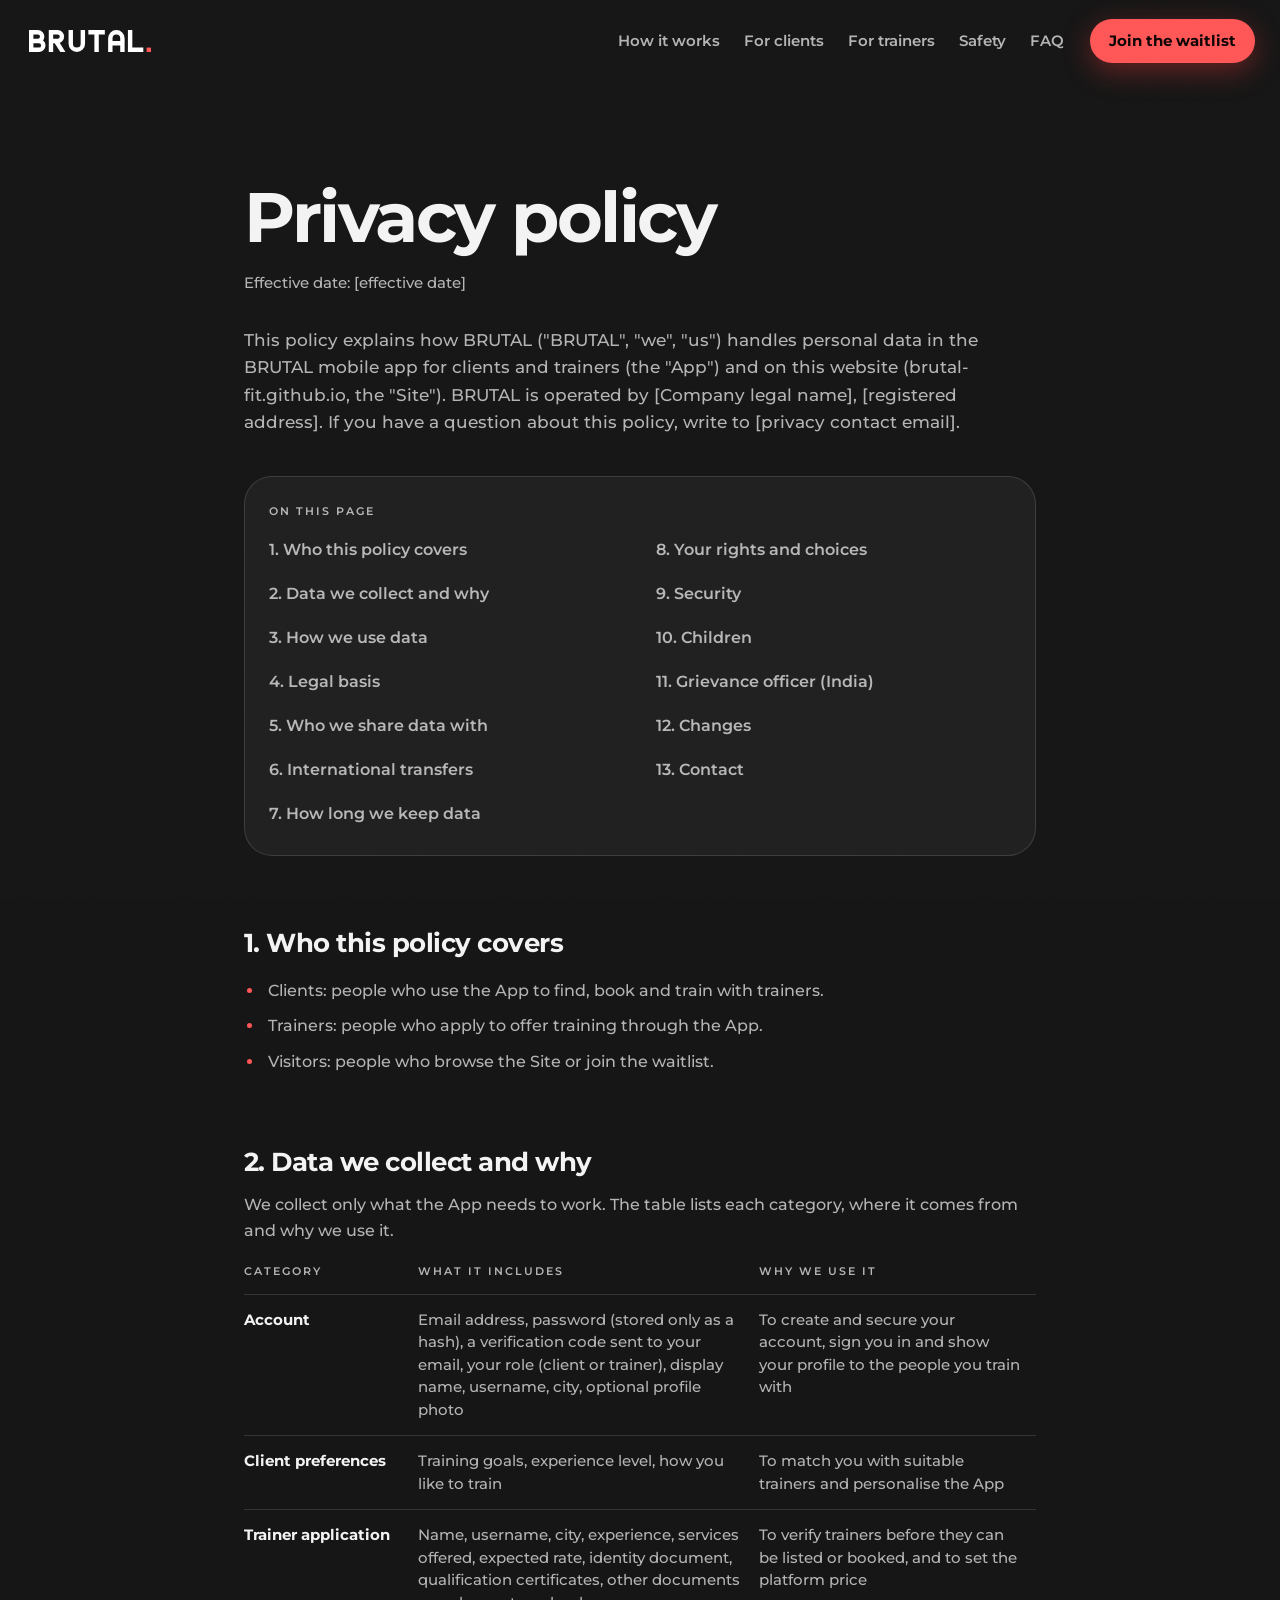
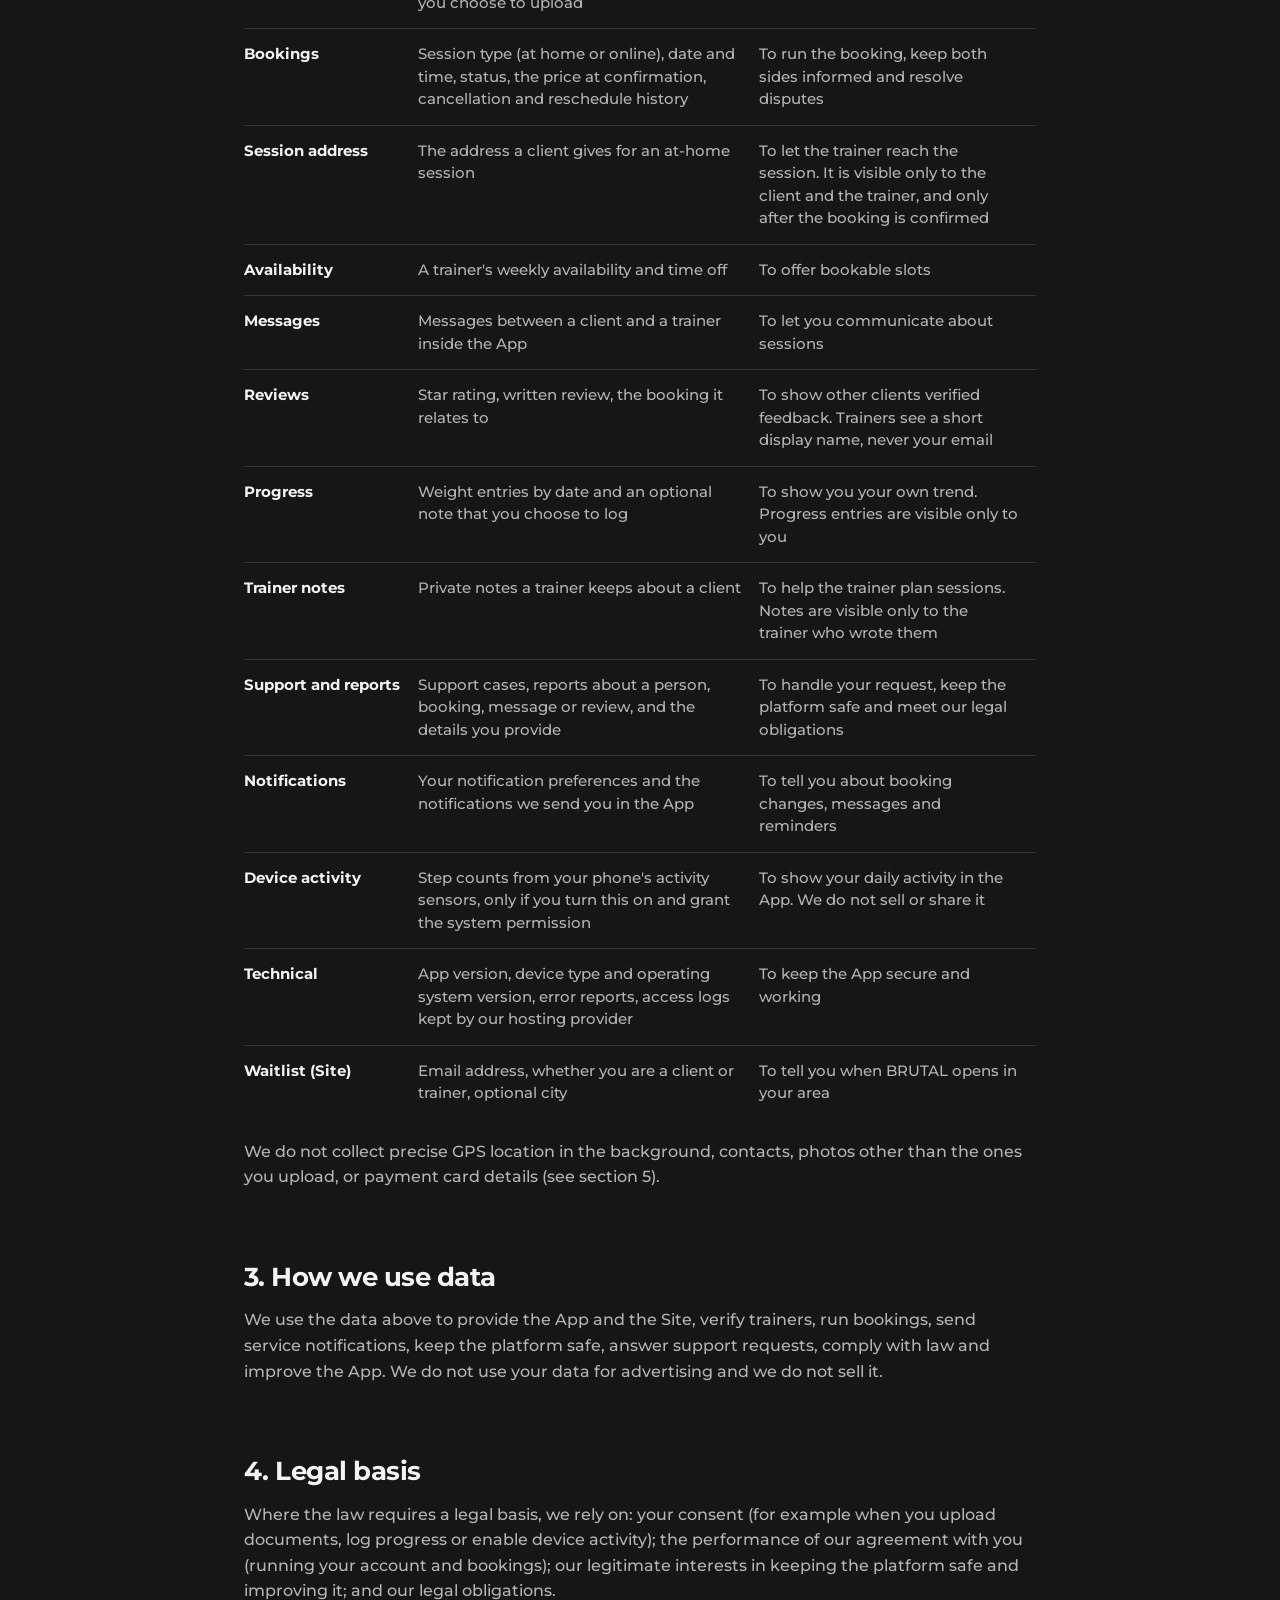
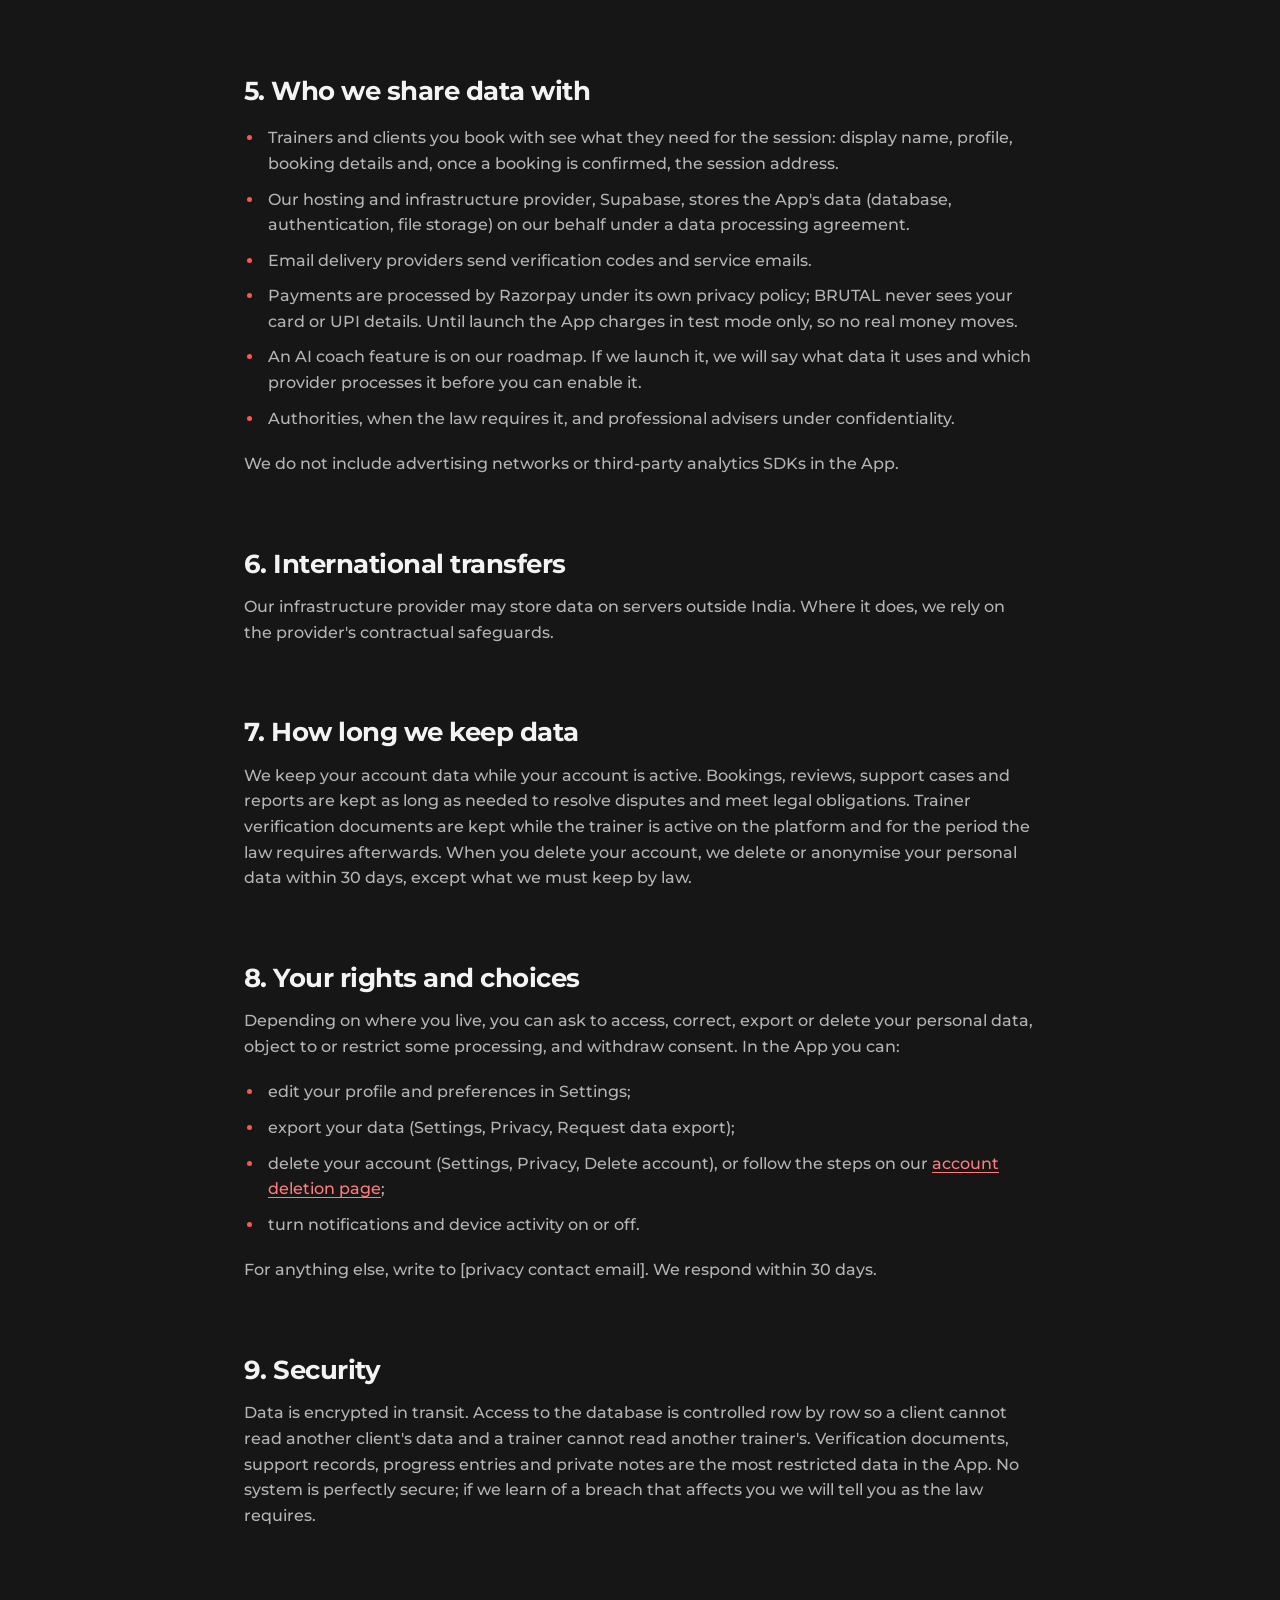
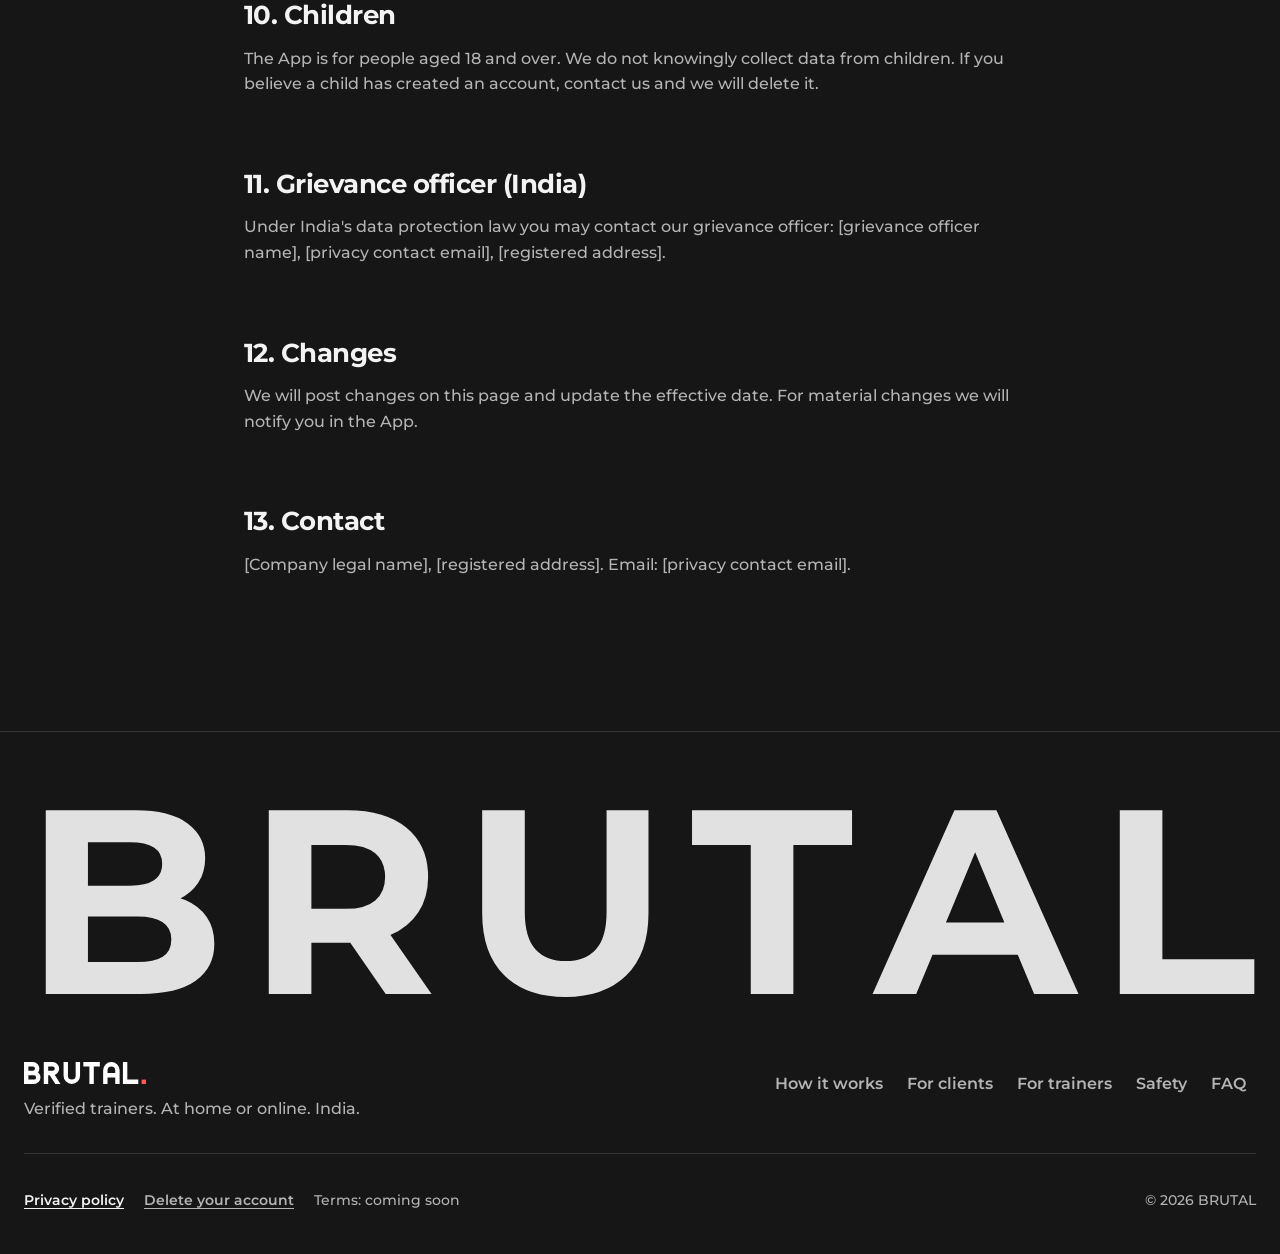
==== commit 3438638c: "Privacy: payments processed by Razorpay; test mode until launch" ====
--- a/privacy/index.html
+++ b/privacy/index.html
@@ -213,7 +213,7 @@
         <li>Trainers and clients you book with see what they need for the session: display name, profile, booking details and, once a booking is confirmed, the session address.</li>
         <li>Our hosting and infrastructure provider, Supabase, stores the App's data (database, authentication, file storage) on our behalf under a data processing agreement.</li>
         <li>Email delivery providers send verification codes and service emails.</li>
-        <li>When payments go live, a payment provider will process your payment details under its own policy. We will update this policy before that happens. Today the App does not take real payments.</li>
+        <li>Payments are processed by Razorpay under its own privacy policy; BRUTAL never sees your card or UPI details. Until launch the App charges in test mode only, so no real money moves.</li>
         <li>An AI coach feature is on our roadmap. If we launch it, we will say what data it uses and which provider processes it before you can enable it.</li>
         <li>Authorities, when the law requires it, and professional advisers under confidentiality.</li>
       </ul>
